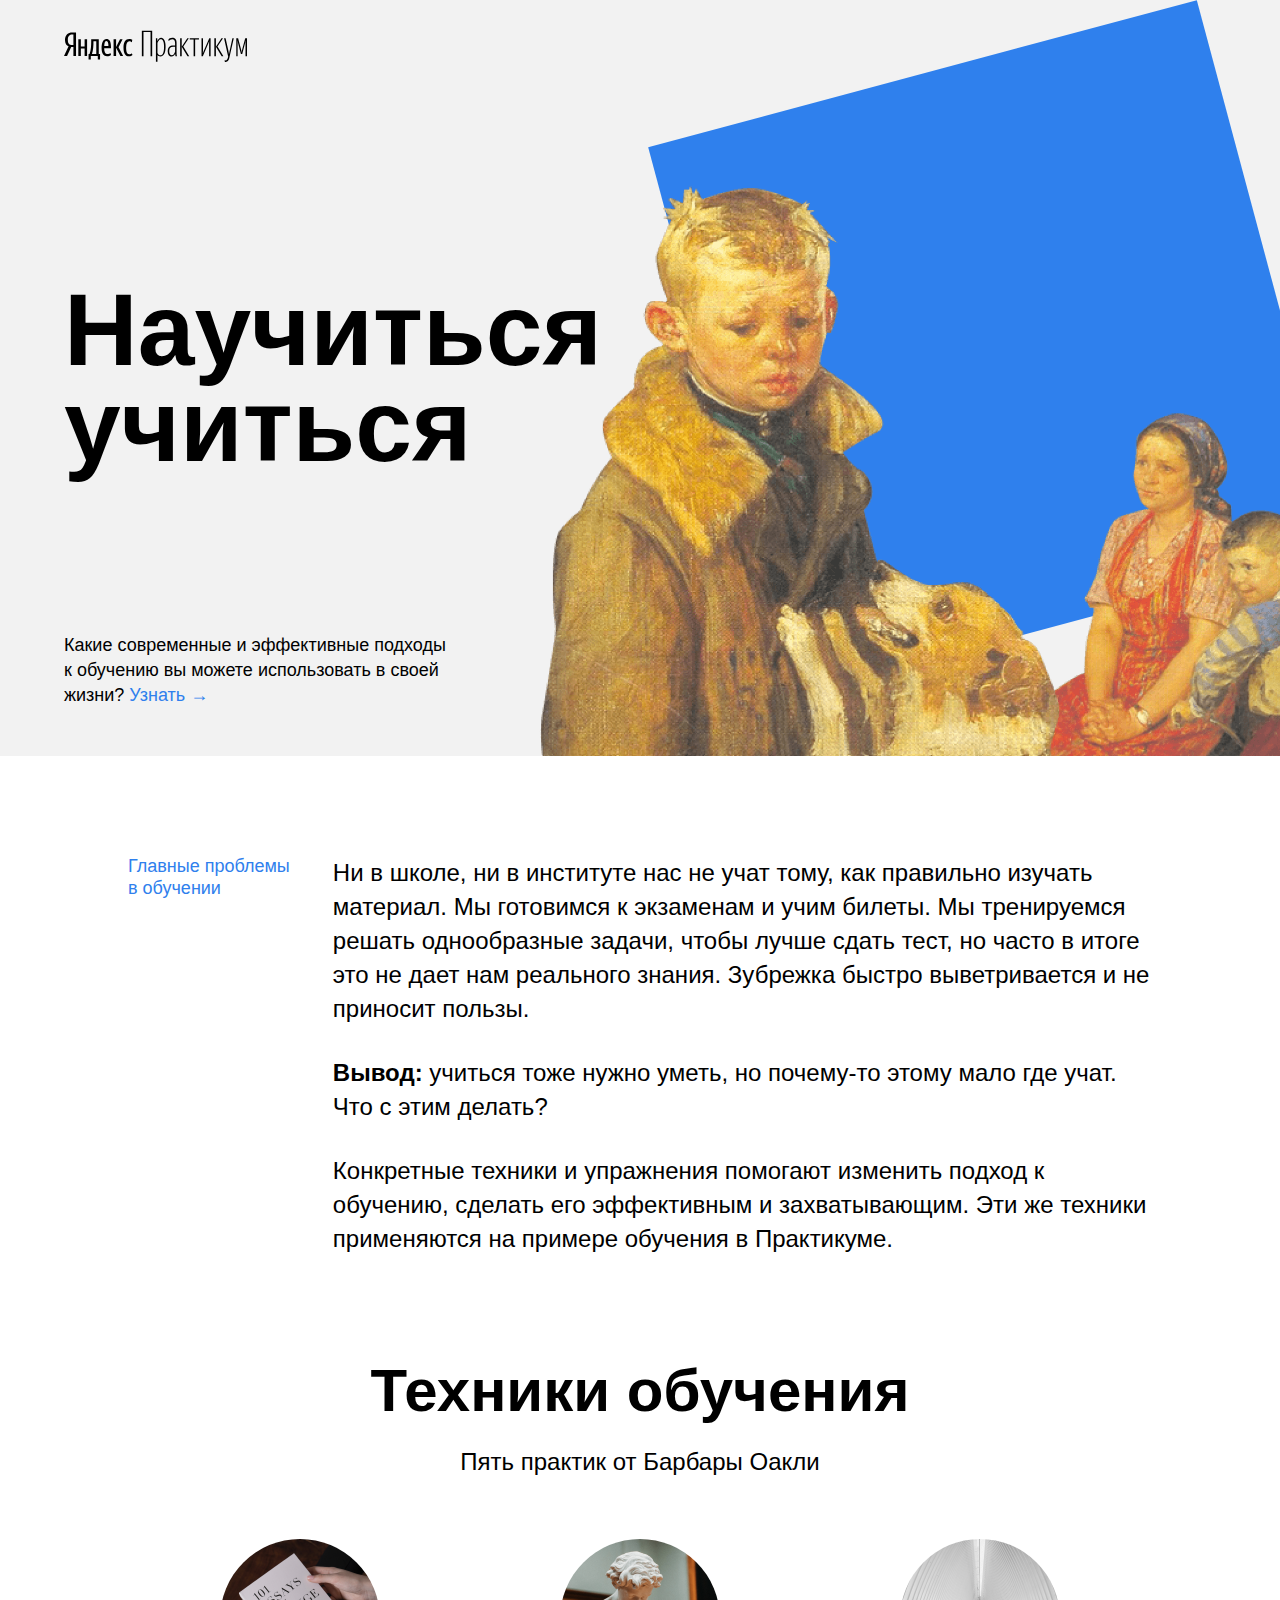
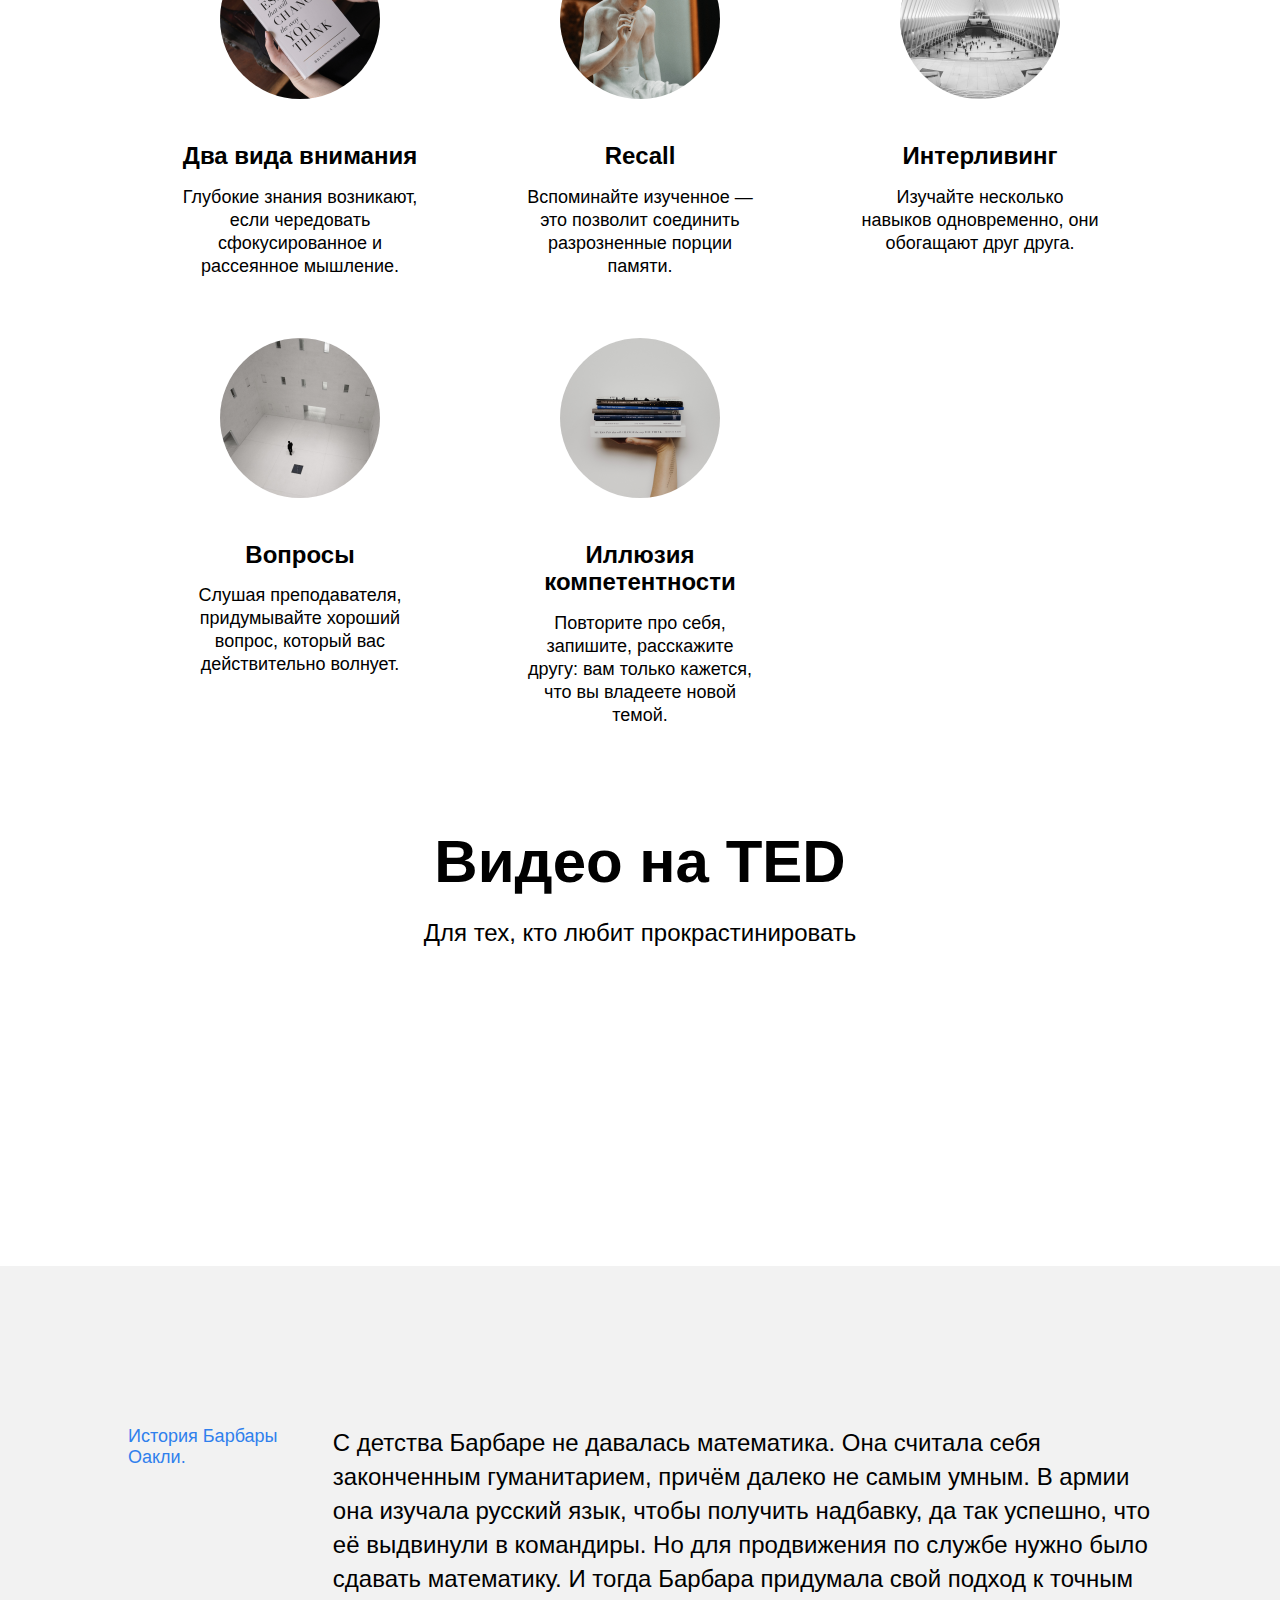
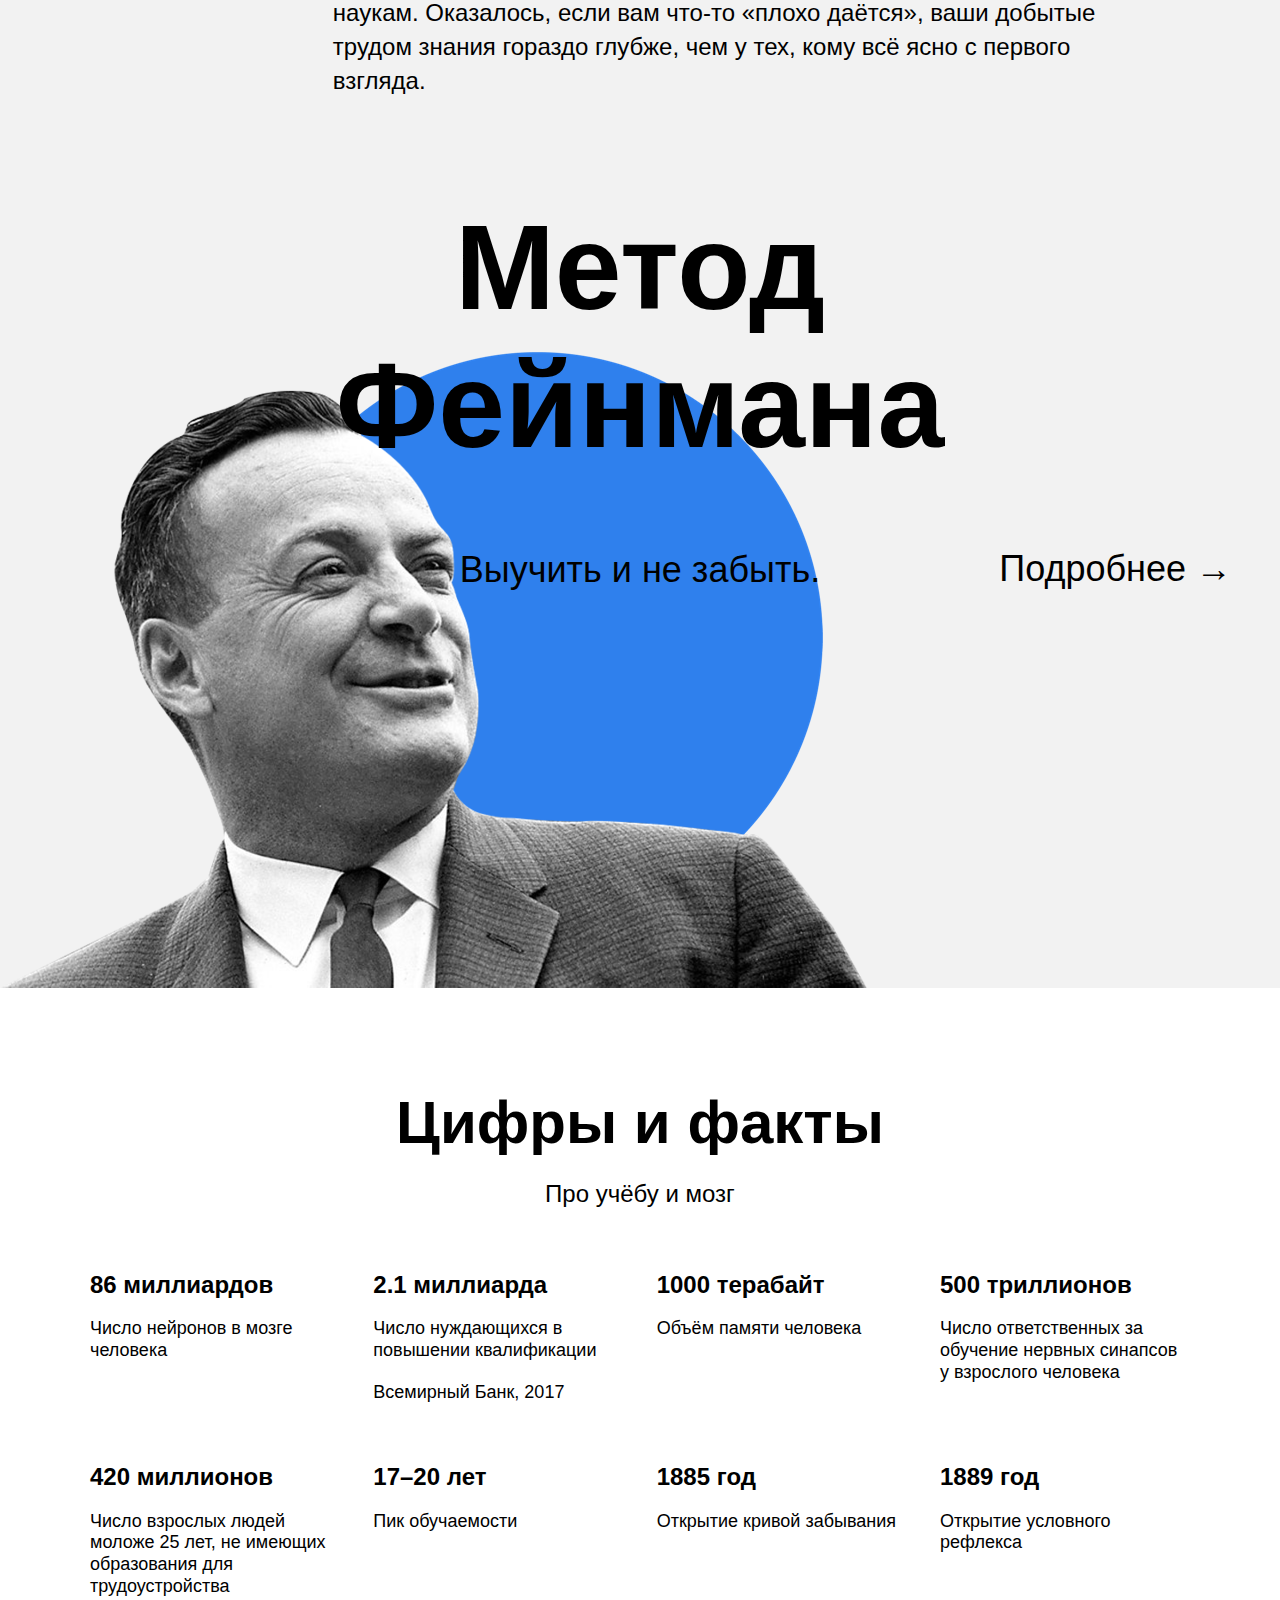
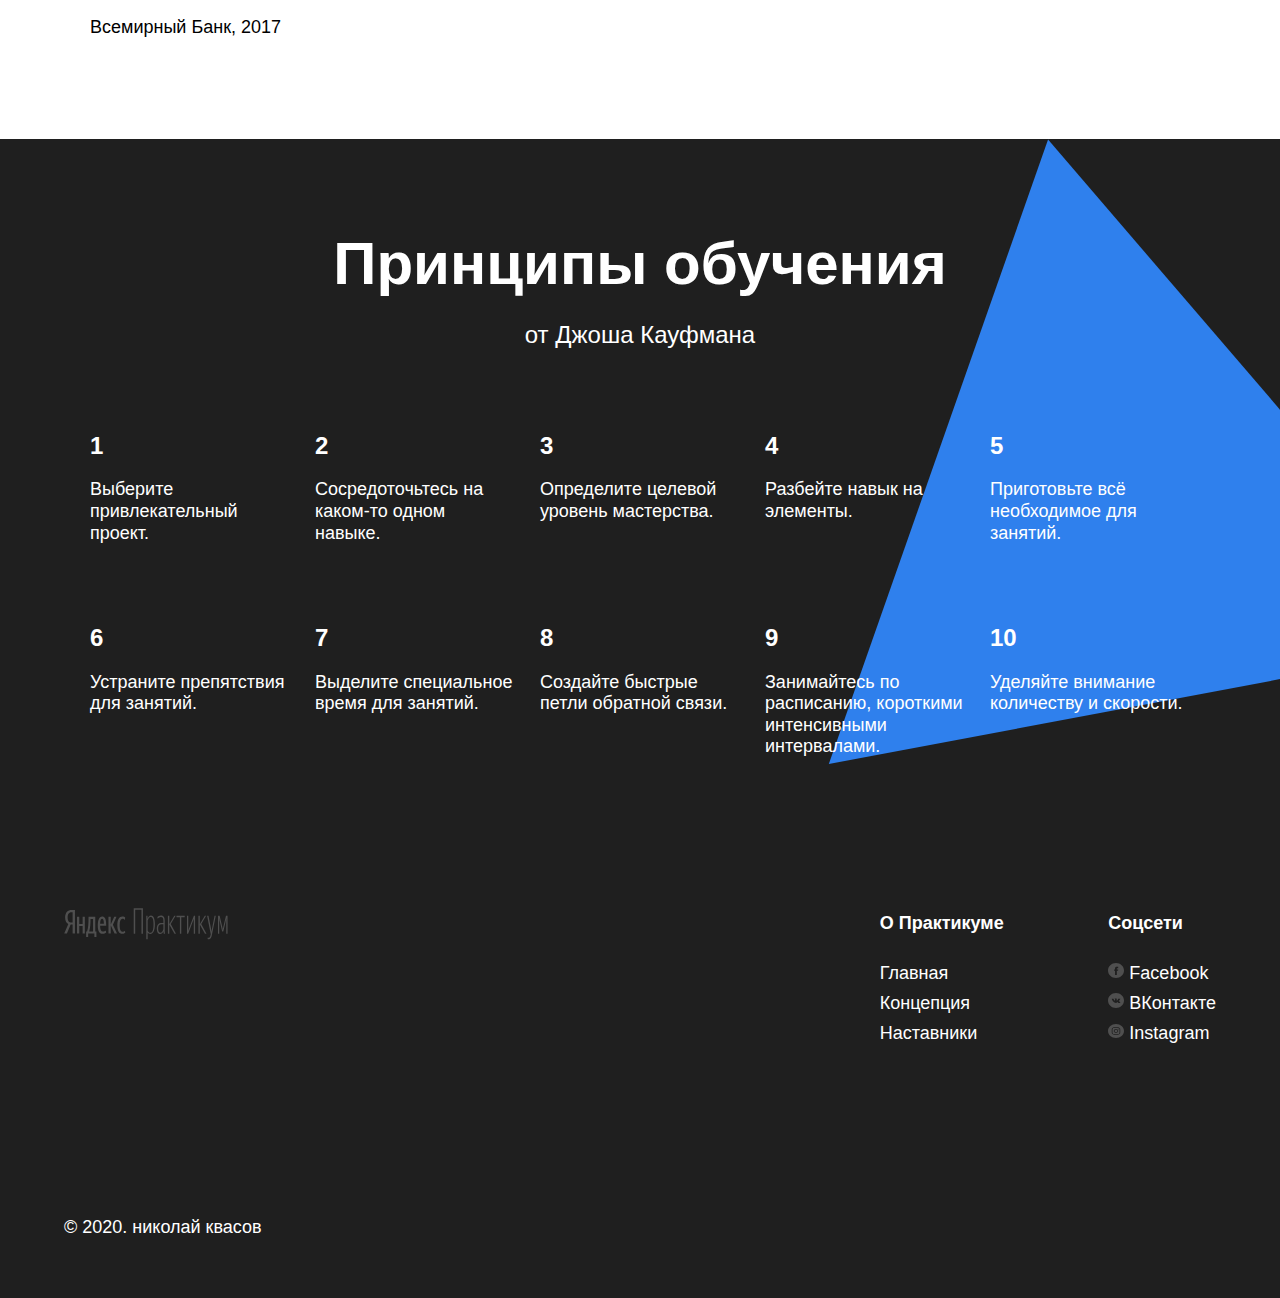
==== index.html @ 42be5518 "sprint2 Digits" ====
<!DOCTYPE html>
<html lang="ru">
<head>
  <meta charset="UTF-8">
  <meta name="viewport" content="width=device-width, initial-scale=1.0">
  <link rel="stylesheet" href="./styles/normalize.css">
  <link rel="stylesheet" href="./styles/style.css">
  <link rel="stylesheet" href="./pages/index.css">
  <title>Научиться учиться</title>
</head>
<body>
  <div class="page">
    <header class="header">
      <div class="logo logo_place_header"></div>
      <h1 class="header__title">Научиться учиться</h1>
      <p class="header__subtitle">Какие современные и эффективные подходы к обучению вы можете использовать в своей жизни? <a class="header__link" href="#">Узнать &rarr;</a> </p>
      <img class="header__main-illustration" src="./blocks/header/header-image.png" alt="Опять двойка">
      <div class="header__square-pic rotation"></div>
    </header>
    <main class="content">
      <section class="description">
        <div class="two-columns">
          <h2 class="two-columns__brief">Главные проблемы в обучении</h2>
          <div class="two-columns__main-text">
            <p class="two-columns__paragraph">
              Ни в школе, ни в институте нас не учат тому, как правильно изучать материал. Мы готовимся к экзаменам и учим билеты. Мы тренируемся решать однообразные задачи, чтобы лучше сдать тест, но часто в итоге это не дает нам реального знания. Зубрежка быстро выветривается и не приносит пользы.
            </p>
            <p class="two-columns__paragraph">
              <span class="two-columns__span-accent">Вывод:</span> учиться тоже нужно уметь, но почему-то этому мало где учат. Что с этим делать?
            </p>
            <p class="two-columns__paragraph">
              Конкретные техники и упражнения помогают изменить подход к обучению, сделать его эффективным и захватывающим. Эти же техники применяются на примере обучения в Практикуме.
            </p>
          </div>
        </div>
      </section>

      <section class="techniques">
        <h2 class="section-title">Техники обучения</h2>
        <p class="section-subtitle">Пять практик от Барбары Оакли</p>
        <div class="cards">
          <div class="cards__item">
            <img class="cards__image" src="./blocks/cards/__image/cards-attention.png" alt="attention picture">
            <h3 class="cards__title">Два вида внимания</h3>
            <p class="cards__description">Глубокие знания возникают, если чередовать сфокусированное и рассеянное мышление.</p>
          </div>

          <div class="cards__item">
            <img class="cards__image" src="./blocks/cards/__image/cards-recall.png" alt="Recall picture">
            <h3 class="cards__title">Recall</h3>
            <p class="cards__description">Вспоминайте изученное — это позволит соединить разрозненные порции памяти.</p>
          </div>

          <div class="cards__item">
            <img class="cards__image" src="./blocks/cards/__image/cards-interliving.png" alt="Interliving picture">
            <h3 class="cards__title">Интерливинг</h3>
            <p class="cards__description">Изучайте несколько навыков одновременно, они обогащают друг друга.</p>
          </div>

          <div class="cards__item">
            <img class="cards__image" src="./blocks/cards/__image/cards-question.png" alt="Question picture">
            <h3 class="cards__title">Вопросы</h3>
            <p class="cards__description">Слушая преподавателя, придумывайте хороший вопрос, который вас действительно волнует.</p>
          </div>

          <div class="cards__item">
            <img class="cards__image" src="./blocks/cards/__image/cards-competence.png" alt="Competence picture">
            <h3 class="cards__title">Иллюзия компетентности</h3>
            <p class="cards__description">Повторите про себя, запишите, расскажите другу: вам только кажется, что вы владеете новой темой.</p>
          </div>

          <div class="cards__item"></div>
<!-- Выше пустой блок, чтобы выровнять вторую строку cards средствами flex. -->

        </div>
      </section>

      <section class="video">
        <h2 class="section-title">Видео нa TED</h2>
        <p class="section-subtitle">Для тех, кто любит прокрастинировать</p>
        <div class="video__iframes">
          <iframe class="video__iframe" src="https://www.youtube.com/embed/arj7oStGLkU" frameborder="0" allow="accelerometer; autoplay; encrypted-media; gyroscope; picture-in-picture" allowfullscreen></iframe>

          <iframe class="video__iframe" src="https://www.youtube.com/embed/5MgBikgcWnY" frameborder="0" allow="accelerometer; autoplay; encrypted-media; gyroscope; picture-in-picture" allowfullscreen></iframe>
        </div>
      </section>

      <section class="oakley">
        <div class="two-columns">
          <h2 class="two-columns__brief">История Барбары Оакли.</h2>
          <div class="two-columns__main-text">
            <p class="two-columns__paragraph">
              С детства Барбаре не давалась математика. Она считала себя законченным гуманитарием, причём далеко не самым умным. В армии она изучала русский язык, чтобы получить надбавку, да так успешно, что её выдвинули в командиры. Но для продвижения по службе нужно было сдавать математику. И тогда Барбара придумала свой подход к точным наукам. Оказалось, если вам что-то «плохо даётся», ваши добытые трудом знания гораздо глубже, чем у тех, кому всё ясно с первого взгляда.
            </p>
          </div>
        </div>
      </section>

      <section class="feinman">
        <h2 class="feinman__title">Метод Фейнмана</h2>
        <p class="feinman__subtitle">Выучить и не забыть.</p>
        <a class="feinman__link" href="#">Подробнее &rarr;</a>
      </section>

      <section class="digits">
        <h2 class="section-title">Цифры и факты</h2>
        <p class="section-subtitle">Про учёбу и мозг</p>
        <div class="table">
          <div class="table__cell">
            <h3 class="table__heading">86 миллиардов</h3>
            <p class="table__text">Число нейронов в мозге человека</p>
          </div>
          <div class="table__cell">
            <h3 class="table__heading">2.1 миллиарда</h3>
            <p class="table__text">Число нуждающихся в повышении квалификации</p>
            <p class="table__text">Всемирный Банк, 2017</p>
          </div>
          <div class="table__cell">
            <h3 class="table__heading">1000 терабайт</h3>
            <p class="table__text">Объём памяти человека</p>
          </div>
          <div class="table__cell">
            <h3 class="table__heading">500 триллионов</h3>
            <p class="table__text">Число ответственных за обучение нервных синапсов у взрослого человека</p>
          </div>
          <div class="table__cell">
            <h3 class="table__heading">420 миллионов</h3>
            <p class="table__text">Число взрослых людей моложе 25 лет, не имеющих образования для трудоустройства</p>
            <p class="table__text">Всемирный Банк, 2017</p>
          </div>
          <div class="table__cell">
            <h3 class="table__heading">17–20 лет</h3>
            <p class="table__text">Пик обучаемости</p>
          </div>
          <div class="table__cell">
            <h3 class="table__heading">1885 год</h3>
            <p class="table__text">Открытие кривой забывания</p>
          </div>
          <div class="table__cell">
            <h3 class="table__heading">1889 год</h3>
            <p class="table__text">Открытие условного рефлекса</p>
          </div>
        </div>
      </section>

      <section class="kaufman">
        <h2 class="section-title section-title_theme_dark">Принципы обучения</h2>
        <p class="section-subtitle section-subtitle_theme_dark">от Джоша Кауфмана</p>
        <div class="table table_theme_dark">
          <div class="table__cell table__cell_theme_dark">
            <h3 class="table__heading table__heading_theme_dark">1</h3>
            <p class="table__text table__text_theme_dark">Выберите привлекательный проект.</p>
          </div>
          <div class="table__cell table__cell_theme_dark">
            <h3 class="table__heading table__heading_theme_dark">2</h3>
            <p class="table__text table__text_theme_dark">Сосредоточьтесь на каком-то одном навыке.</p>
          </div>
          <div class="table__cell table__cell_theme_dark">
            <h3 class="table__heading table__heading_theme_dark">3</h3>
            <p class="table__text table__text_theme_dark">Определите целевой уровень мастерства.</p>
          </div>
          <div class="table__cell table__cell_theme_dark">
            <h3 class="table__heading table__heading_theme_dark">4</h3>
            <p class="table__text table__text_theme_dark">Разбейте навык на элементы.</p>
          </div>
          <div class="table__cell table__cell_theme_dark">
            <h3 class="table__heading table__heading_theme_dark">5</h3>
            <p class="table__text table__text_theme_dark">Приготовьте всё необходимое для занятий.</p>
          </div>
          <div class="table__cell table__cell_theme_dark">
            <h3 class="table__heading table__heading_theme_dark">6</h3>
            <p class="table__text table__text_theme_dark">Устраните препятствия для занятий.</p>
          </div>
          <div class="table__cell table__cell_theme_dark">
            <h3 class="table__heading table__heading_theme_dark">7</h3>
            <p class="table__text table__text_theme_dark">Выделите специальное время для занятий.</p>
          </div>
          <div class="table__cell table__cell_theme_dark">
            <h3 class="table__heading table__heading_theme_dark">8</h3>
            <p class="table__text table__text_theme_dark">Создайте быстрые петли обратной связи.</p>
          </div>
          <div class="table__cell table__cell_theme_dark">
            <h3 class="table__heading table__heading_theme_dark">9</h3>
            <p class="table__text table__text_theme_dark">Занимайтесь по расписанию, короткими интенсивными интервалами.</p>
          </div>
          <div class="table__cell table__cell_theme_dark">
            <h3 class="table__heading table__heading_theme_dark">10</h3>
            <p class="table__text table__text_theme_dark">Уделяйте внимание количеству и скорости.</p>
          </div>
        </div>
        <div class="kaufman__triangle"></div>
      </section>
    </main>
    <footer class="footer">
      <div class="footer__columns">
        <div class="footer__column footer__column_content_copyright">
          <div class="logo logo_place_footer"></div>
          <p class="footer__author">&#169; 2020. николай квасов</p>
        </div>
        <nav class="footer__column footer__column_content_info">
          <h4 class="footer__column-heading">О Практикуме</h4>
          <ul class="footer__column-links">
              <li><a class="footer__link" href="#">Главная</a></li>
              <li><a class="footer__link" href="#">Концепция</a></li>
              <li><a class="footer__link" href="#">Наставники</a></li>
          </ul>
        </nav>
        <nav class="footer__column footer__column_content_social">
          <h4 class="footer__column-heading">Соцсети</h4>
          <ul class="footer__column-links">
            <li>
              <a class="footer__link" href="#">
                <img class="footer__social-icon" alt="FB" src="./images/facebook_color_white.svg">
                Facebook
              </a>
            </li>
            <li>
              <a class="footer__link" href="#">
                <img class="footer__social-icon" alt="ВК" src="./images/vk_color_white.svg">
                ВКонтакте
              </a>
            </li>
            <li>
              <a class="footer__link" href="#">
                <img class="footer__social-icon" alt="I" src="./images/instagram_color_white.svg">
                Instagram
              </a>
            </li>
          </ul>
        </nav>
      </div>
    </footer>
  </div>
</body>
</html>
---- styles/style.css ----
.page {
  min-width: 1100px;
  /* мы ещё не умеем делать мобильную версию сайта, */
  /* поэтому выше установлена минимальная ширина страницы */
  max-width: 1600px;
  /* выше установили ограничение по максимальной ширине */
  margin: 0 auto;
  /* выше для экранов больше 1600px отцентрировали весь контент */
  font-family: 'Helvetica Neue', Arial, sans-serif;
  /* border: 1px solid red; */
}


/* .logo {
  width: 183px;
  height: 32px;
  background-size: contain;
  background-repeat: no-repeat;
  z-index: 10;
}
.logo_place_header {
  position: absolute;
  left: 64px;
  top: 30px;
  background-image: url('../images/logo_place_header.svg');
}

.logo_place_footer {
  background-image: url('../images/logo_place_footer.svg');
} */

/* ******** */
/* .header {
  height: 100vh;
  min-height: 600px;
  max-height: 756px; */
  /* выше установили ограничения для секции */
  /* position: relative;
  background-color: #f2f2f2;
  display: flex;
}

.header__title {
  width: 730px;
  font-size: 102px;
  font-weight: bold;
  line-height: 96px;
  align-self: center;
  padding-left: 64px;
}

.header__subtitle {
  position: absolute;
  left: 64px;
  bottom: 30px;
  width: 388px;
  font-size: 18px;
  font-weight: normal;
  line-height: 25px;
  z-index: 11;
}

.header__main-illustration {
  position: absolute;
  right: 0;
  bottom: 0;
  width: 765px;
  height: 608px;
  z-index: 1;
}

.header__square-pic {
  position: absolute;
  right: 0;
  top: 64px;
  width: 568px;
  height: 568px;
  background-color: #2f80ed;
}

.header__link {
  text-decoration: none;
  color: #2f80ed;
} */

/* ниже мы привели пример двух селекторов, чтобы вы вспомнили запись элемента */
/* .header__square-pic {
  height: 568px;
  width: 568px;
} */

/* .description {
  display: flex;
  justify-content: center;
  padding-top: 100px;
} */
/*
.two-columns {
  display: flex;
  justify-content: space-between;
  width: 80%;
}

.two-columns__brief {
  margin: 0;
  width: 175px;
  font-size: 18px;
  font-weight: normal;
  line-height: 1.2;
  color: #2f80ed;
}

.two-columns__main-text {
  margin: 0;
  display: flex;
  flex-direction: column;
  width: 80%;
  min-width: 784px;
}

.two-columns__paragraph {
  margin: 0 0 30px 0;
  font-size: 24px;
  line-height: 34px;
  font-weight: normal;
}

.two-columns__paragraph:last-of-type {
  margin-bottom: 0;
}

.two-columns__span-accent {
  font-size: 24px;
  line-height: 34px;
  font-weight: bold;
} */

/* .digits {
  display: flex;
  flex-direction: column;
  align-items: center;
  padding: 100px 0;
} */

/* .section-title {
  margin: 0;
  width: 60%;
  text-align: center;
  font-size: 60px;
  font-weight: bold;
  line-height: 69px;
}

.section-title_theme_dark {
  color: white;
}

.section-subtitle {
  margin: 0;
  padding-top: 20px;
  width: 60%;
  text-align: center;
  font-size: 24px;
  font-weight: normal;
  line-height: 34px;
}

.section-subtitle_theme_dark {
  color: white;
} */

/* .table {
  display: flex;
  justify-content: space-between;
  flex-wrap: wrap;
  width: 1100px;
}
.table_theme_dark {
  color: white;
  z-index: 1;
}

.table__cell {
  width: 250px;
  margin-top: 60px;
} */

/* и элемента с модификатором вида ключ-значение */
/* .table__cell_theme_dark {
  width: 200px;
  color: white;
  margin-right: 0;
  margin-top: 80px;
}

.table__heading {
  margin: 0;
  font-size: 24px;
  font-weight: bold;
  line-height: 1.15;
}

.table__heading_theme_dark {
  color: white;
}

.table__text {
  margin: 20px 0 0 0;
  font-size: 18px;
  font-weight: normal;
  line-height: 1.2;
}

.table__text_theme_dark {
  color: white;
} */

/* .feinman {
  position: relative;
  height: 790px;
  background-color: #f2f2f2;
  background-image: url(../images/feynman.png);
  background-repeat: no-repeat;
  background-position: left bottom;
  background-size: 867px 637px;
}

.feinman__title {
  width: 648px;
  margin: 0 auto 70px;
  padding-top: 100px;
  text-align: center;
  font-size: 120px;
  font-weight: bold;
  line-height: 1.15;
}

.feinman__subtitle {
  margin: 0 auto;
  text-align: center;
  font-size: 36px;
  font-weight: normal;
  line-height: 51px;
}

.feinman__link {
  position: absolute;
  top: 50%;
  right: 48px;
  text-decoration: none;
  font-size: 36px;
  font-weight: normal;
  line-height: 51px;
  color: black;
} */

.kaufman {
  position: relative;
  overflow: hidden;
  background-color: #1f1f1f;
  display: flex;
  flex-direction: column;
  align-items: center;
  padding: 90px 0;
}

.kaufman__triangle {
  position: absolute;
  right: -210px;
  top: 0;
  width: 877px;
  height: 877px;
  background-image: url(../images/kaufman-triangle.svg);
  background-repeat: no-repeat;
  background-size: contain;
  /* z-index: -1; */
}

.footer {
  display: flex;
  align-items: stretch;
  background-color: #1f1f1f;
  min-height: 350px;
  padding: 60px 0 40px;
}

.footer__columns {
  display: flex;
  justify-content: space-between;
  /* align-items: stretch; */
  margin: 0 auto;
  width: 90%;
}

.footer__column {
}

.footer__column_content_copyright {
  display: flex;
  flex-direction: column;
  justify-content: space-between;
  flex-basis: 711px;
  /* background-color: wheat; */
}

.footer__column_content_info {
  /* background-color: royalblue; */

}

.footer__column_content_social {
  /* background-color: seagreen; */
}

.footer__author {
  margin: 18px 0;
  font-size: 18px;
  font-weight: normal;
  line-height: 25px;
  color: white;
}

.footer__column-links {
  margin: 0 0 18px 0;
  padding-left: 0;
  font-size: 18px;
  font-weight: normal;
  line-height: 30px;
  list-style: none;
}

.footer__link {
  color: white;
  text-decoration: none;
}

.footer__social-icon {
  width: 16px;
  height: 16px;
}

.footer__column-heading {
  margin: 0 0 20px 0;
  font-size: 18px;
  font-weight: bold;
  line-height: 30px;
  color: white;
}
---- pages/index.css ----
@import url(../blocks/header/header.css);
@import url(../blocks/logo/logo.css);
@import url(../blocks/rotation/rotation.css);
@import url(../blocks/two-columns/two-columns.css);
@import url(../blocks/description/description.css);
@import url(../blocks/techniques/techniques.css);
@import url(../blocks/cards/cards.css);
@import url(../blocks/section-title/section-title.css);
@import url(../blocks/section-subtitle/section-subtitle.css);
@import url(../blocks/video/video.css);
@import url(../blocks/oakley/oakley.css);
@import url(../blocks/feinman/feinman.css);
@import url(../blocks/digits/digits.css);
@import url(../blocks/table/table.css);
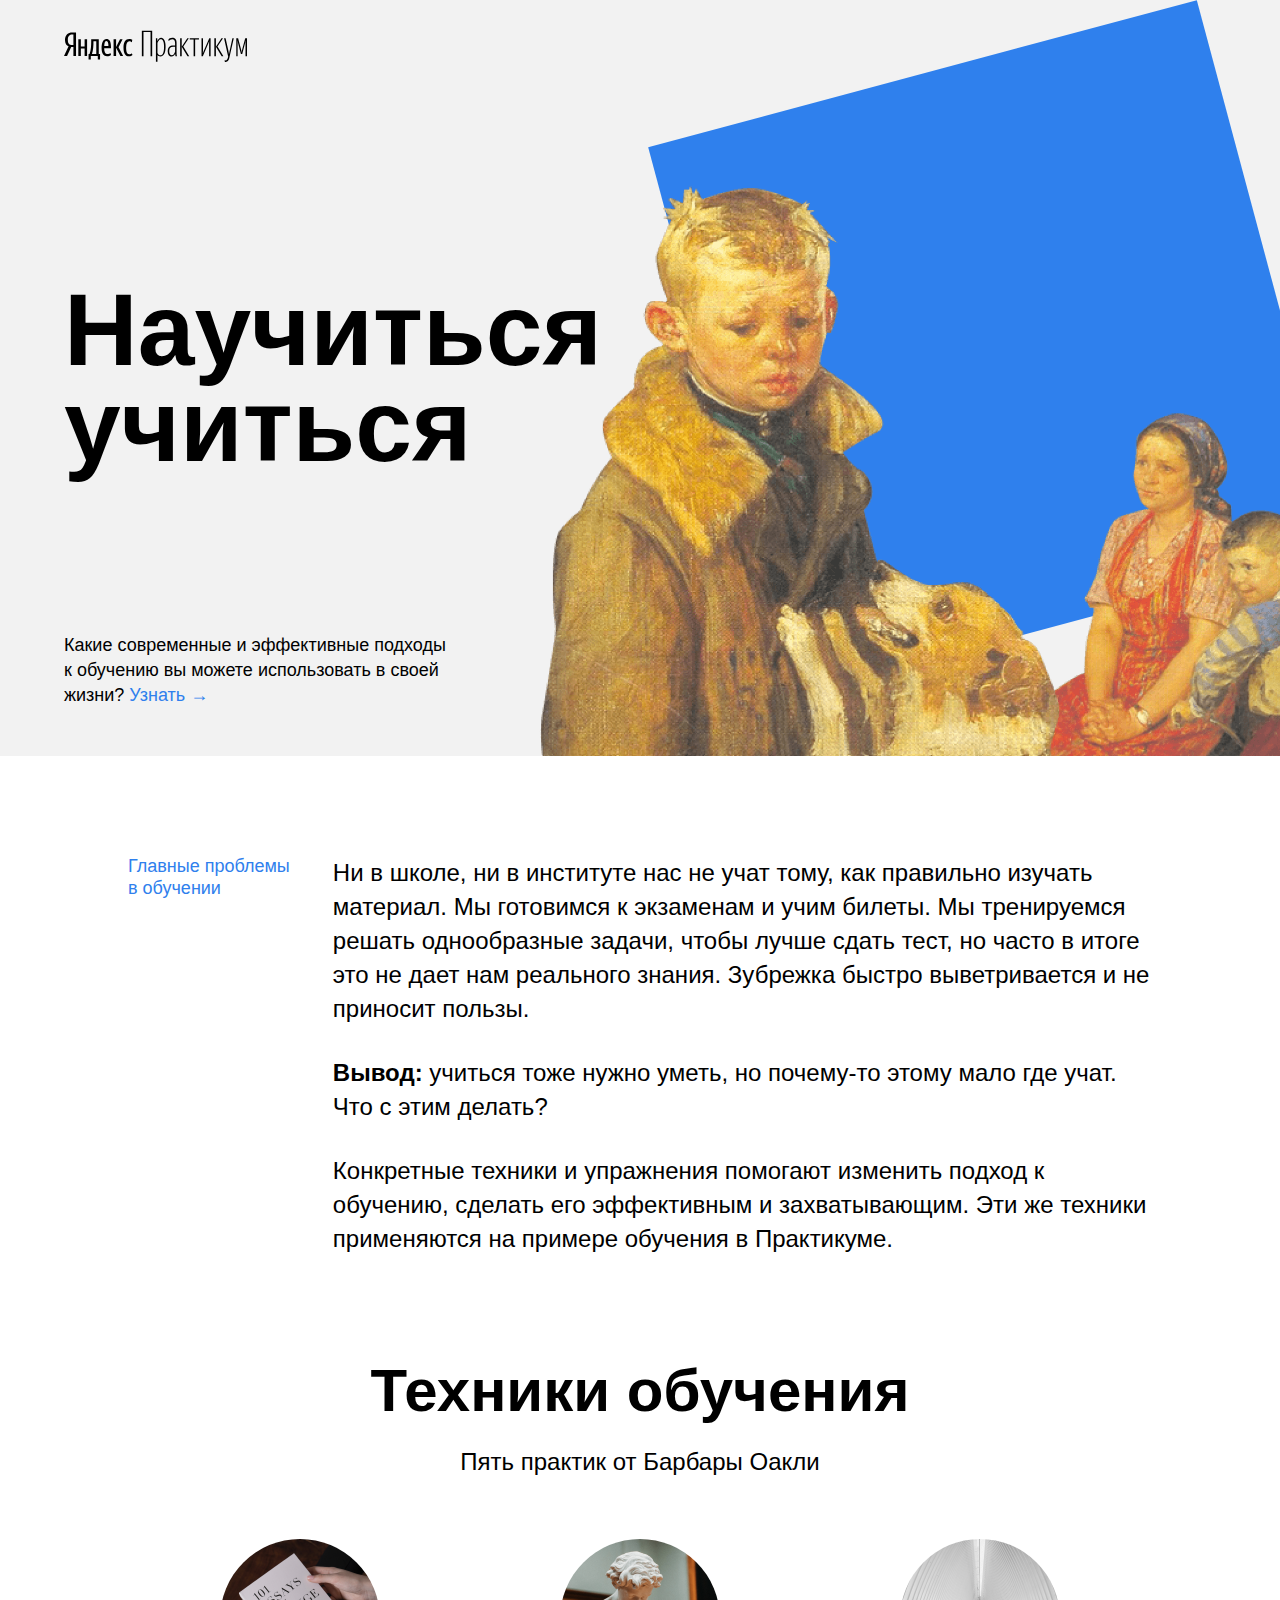
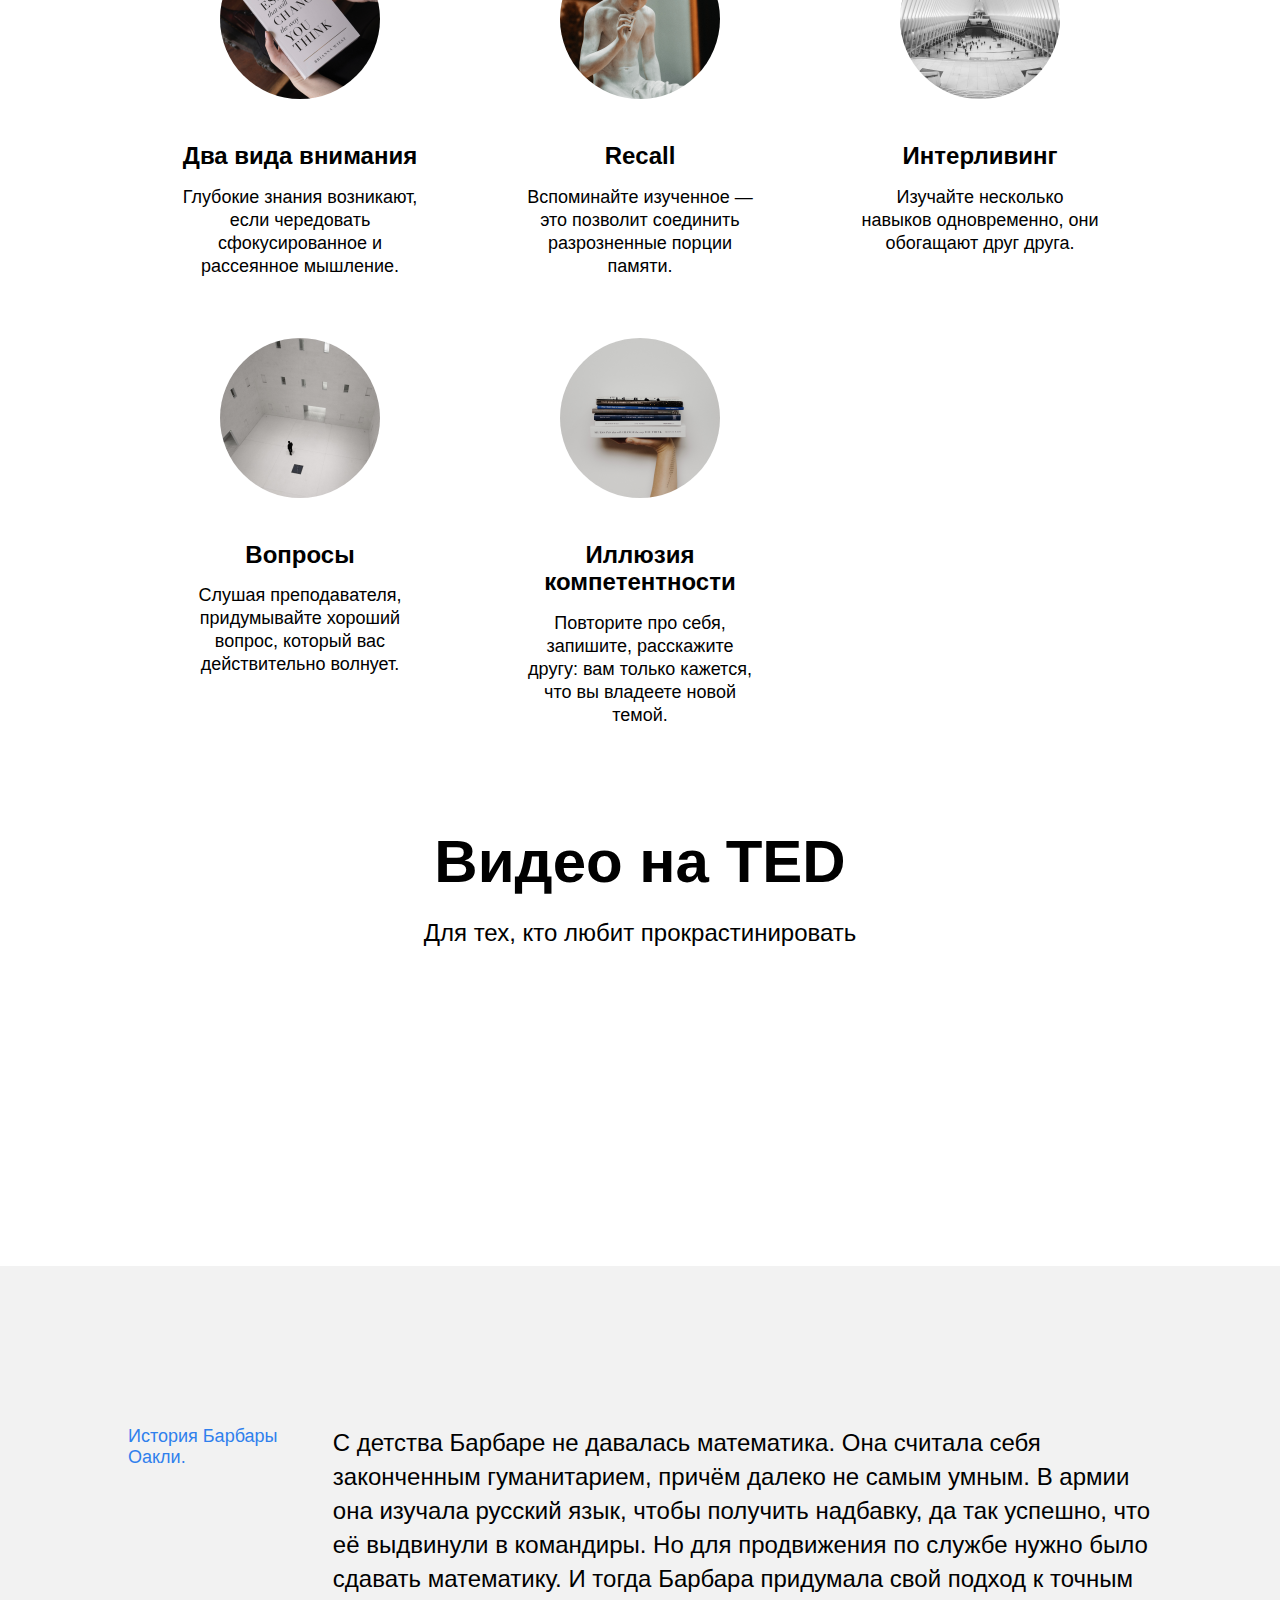
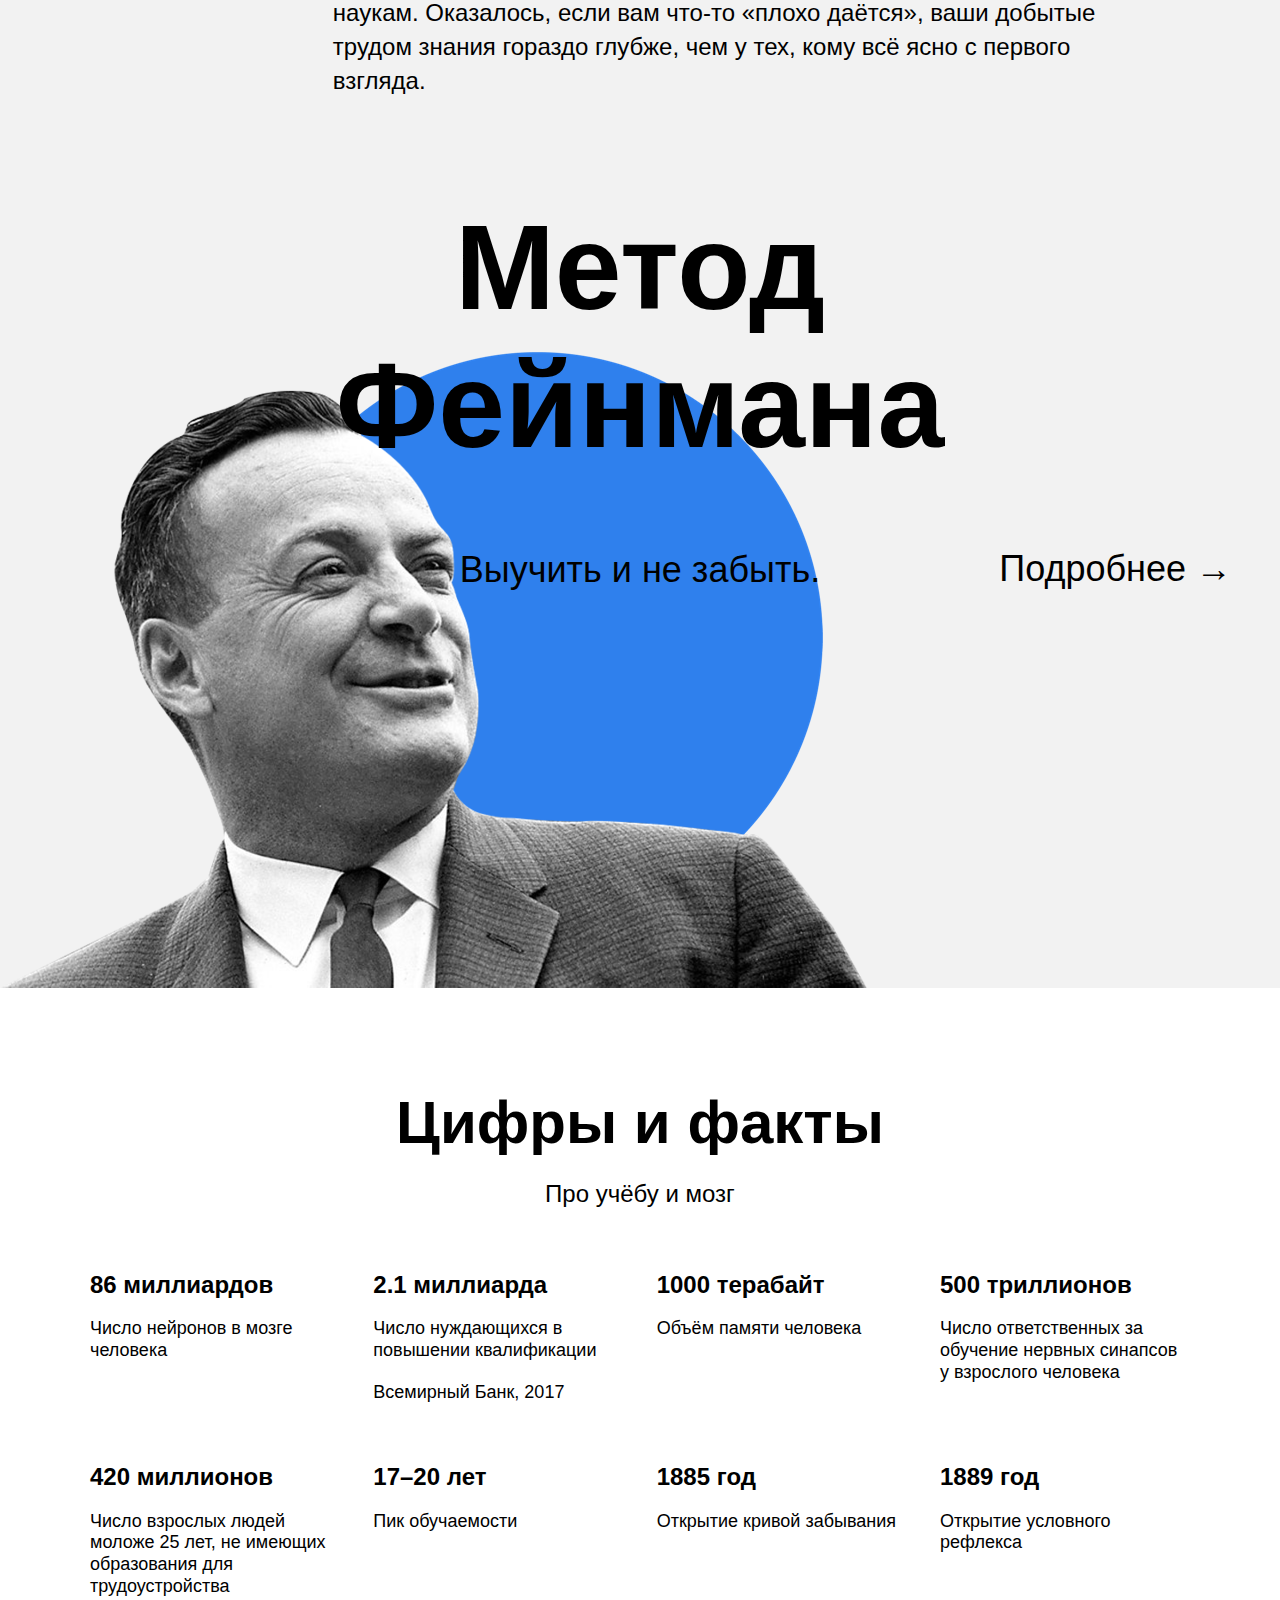
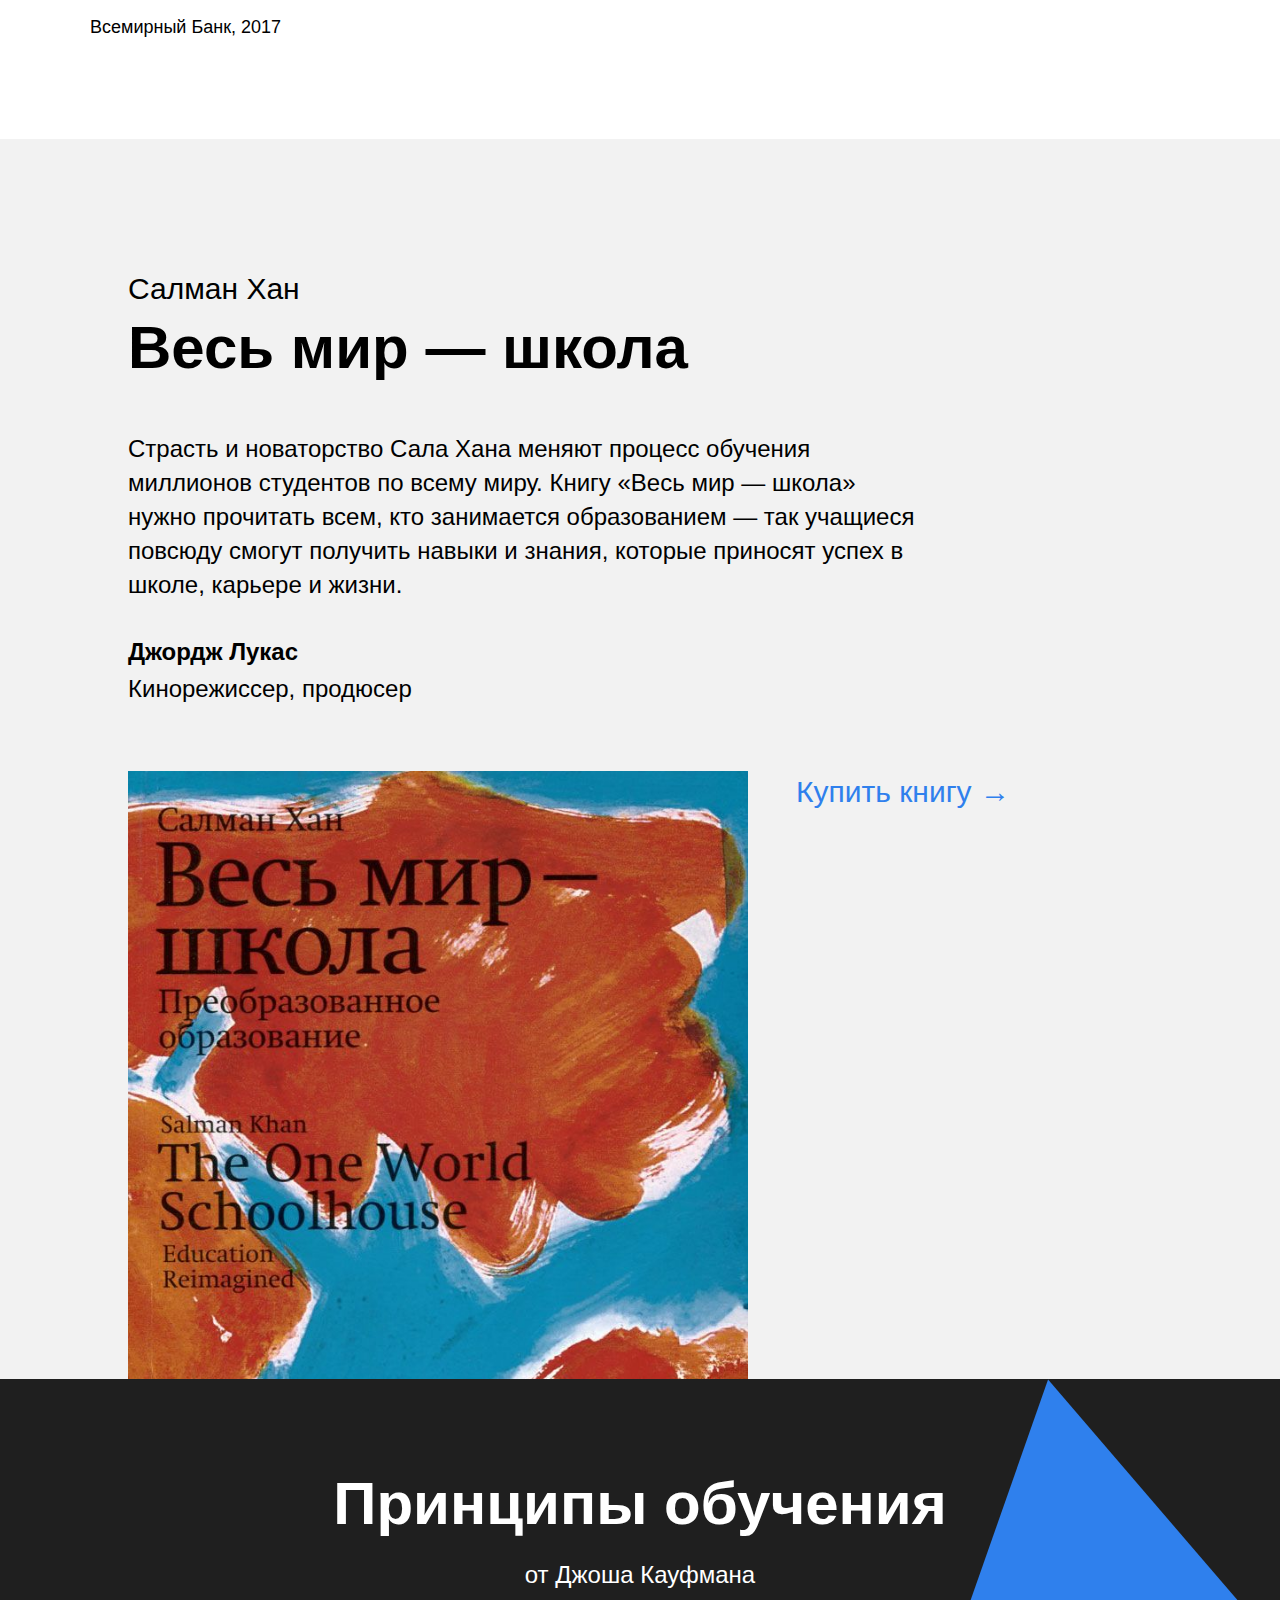
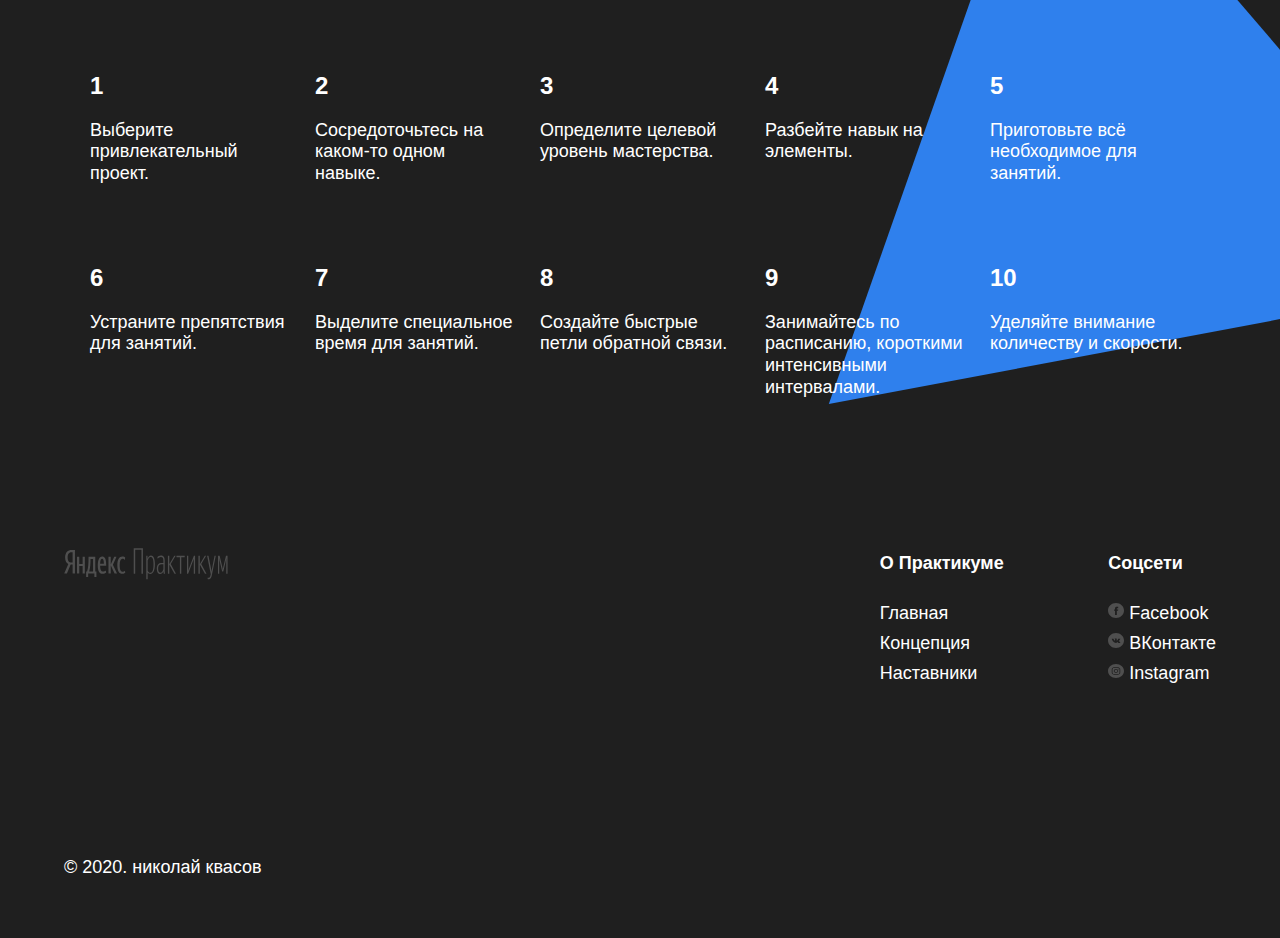
==== commit 30724834: "sprint2 khan" ====
--- a/index.html
+++ b/index.html
@@ -139,6 +139,20 @@
           <div class="table__cell">
             <h3 class="table__heading">1889 год</h3>
             <p class="table__text">Открытие условного рефлекса</p>
+          </div>
+        </div>
+      </section>
+
+      <section class="khan">
+        <div class="khan__container">
+          <h1 class="khan__title"><span class="khan__author">Салман Хан</span><br>Весь мир — школа</h1>
+          <blockquote class="khan__quote">Страсть и новаторство Сала Хана меняют процесс обучения миллионов студентов по всему миру. Книгу «Весь мир — школа» нужно прочитать всем, кто занимается образованием — так учащиеся повсюду смогут получить навыки и знания, которые приносят успех в школе, карьере и жизни.
+          </blockquote>
+          <p class="khan__quote-author">Джордж Лукас</p>
+          <p class="khan__quote-author-subline">Кинорежиссер, продюсер</p>
+          <div class="khan__book-container">
+            <img class="khan__book-pic" src="./blocks/khan/__book-pic/khan-book.jpg" alt="Khan book picture">
+            <a href="#" class="khan__buy-link">Купить книгу &rarr;</a>
           </div>
         </div>
       </section>
--- a/pages/index.css
+++ b/pages/index.css
@@ -12,3 +12,4 @@
 @import url(../blocks/feinman/feinman.css);
 @import url(../blocks/digits/digits.css);
 @import url(../blocks/table/table.css);
+@import url(../blocks/khan/khan.css);
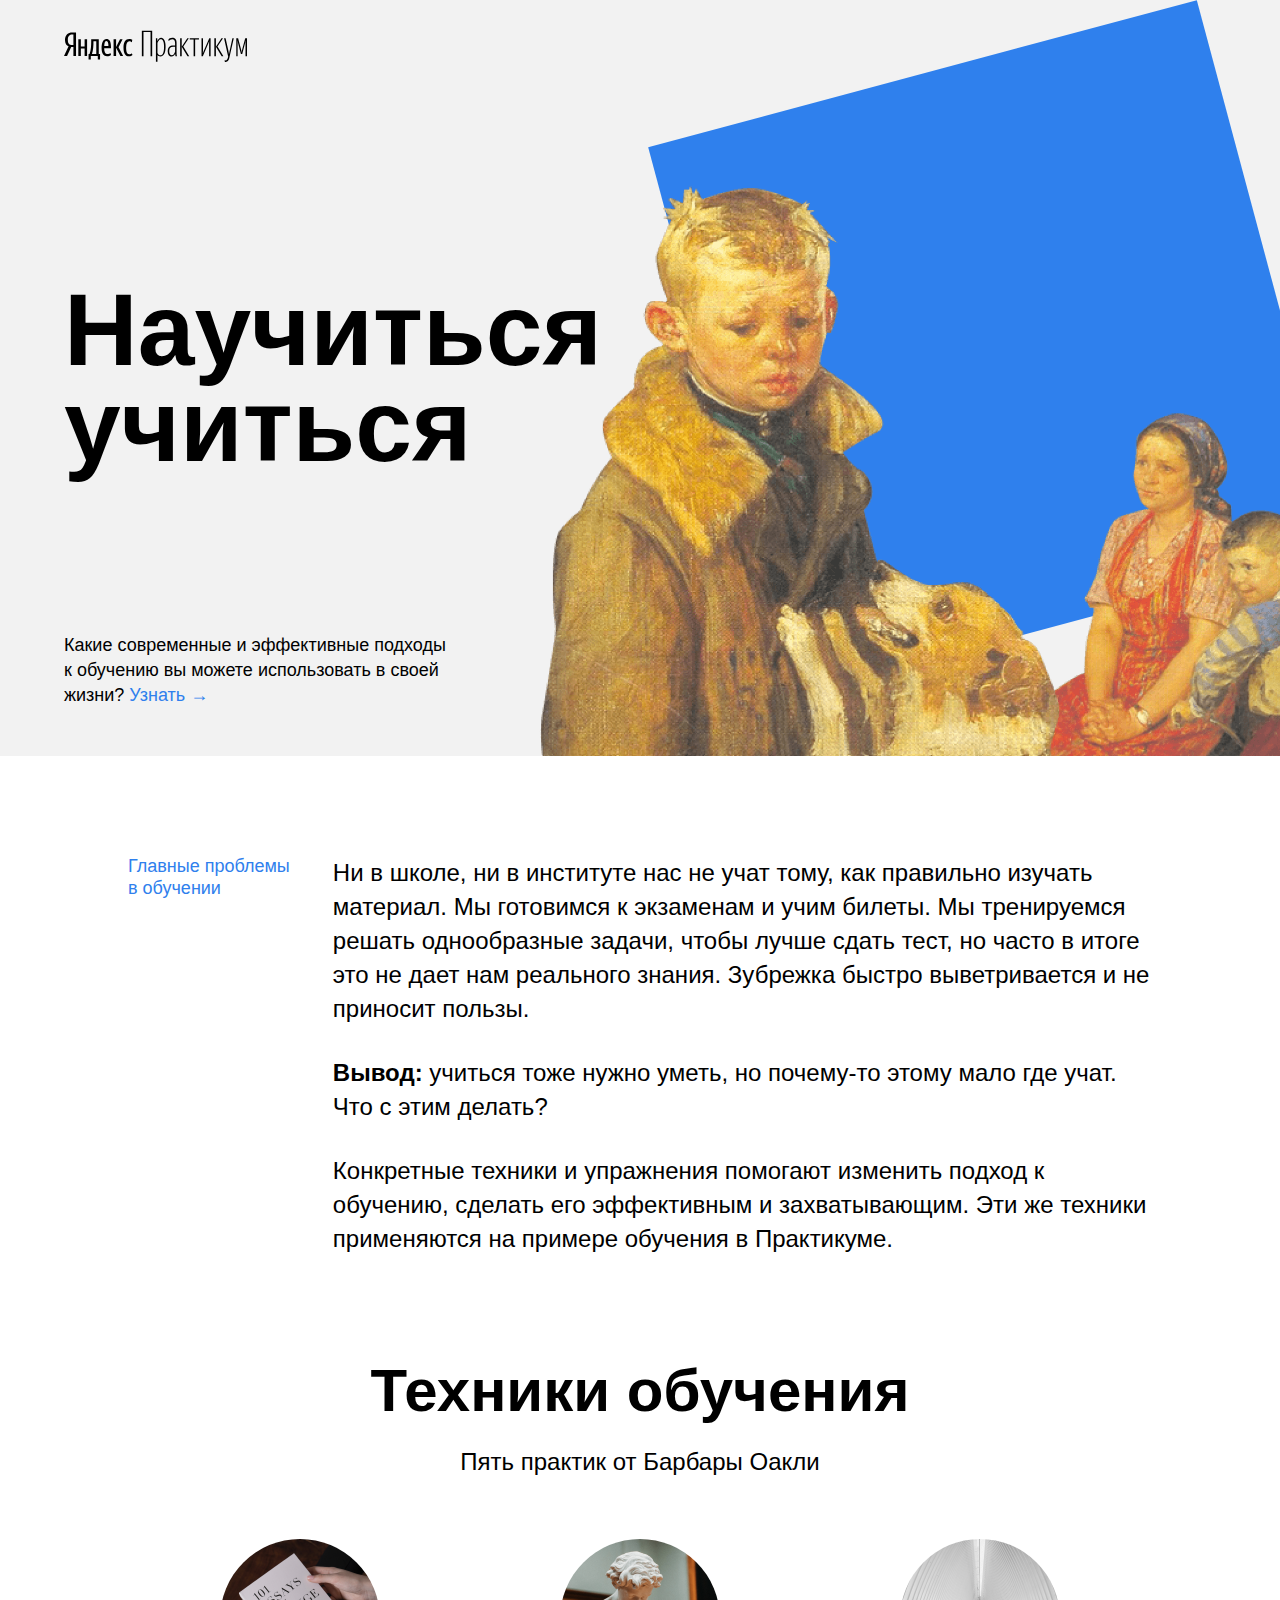
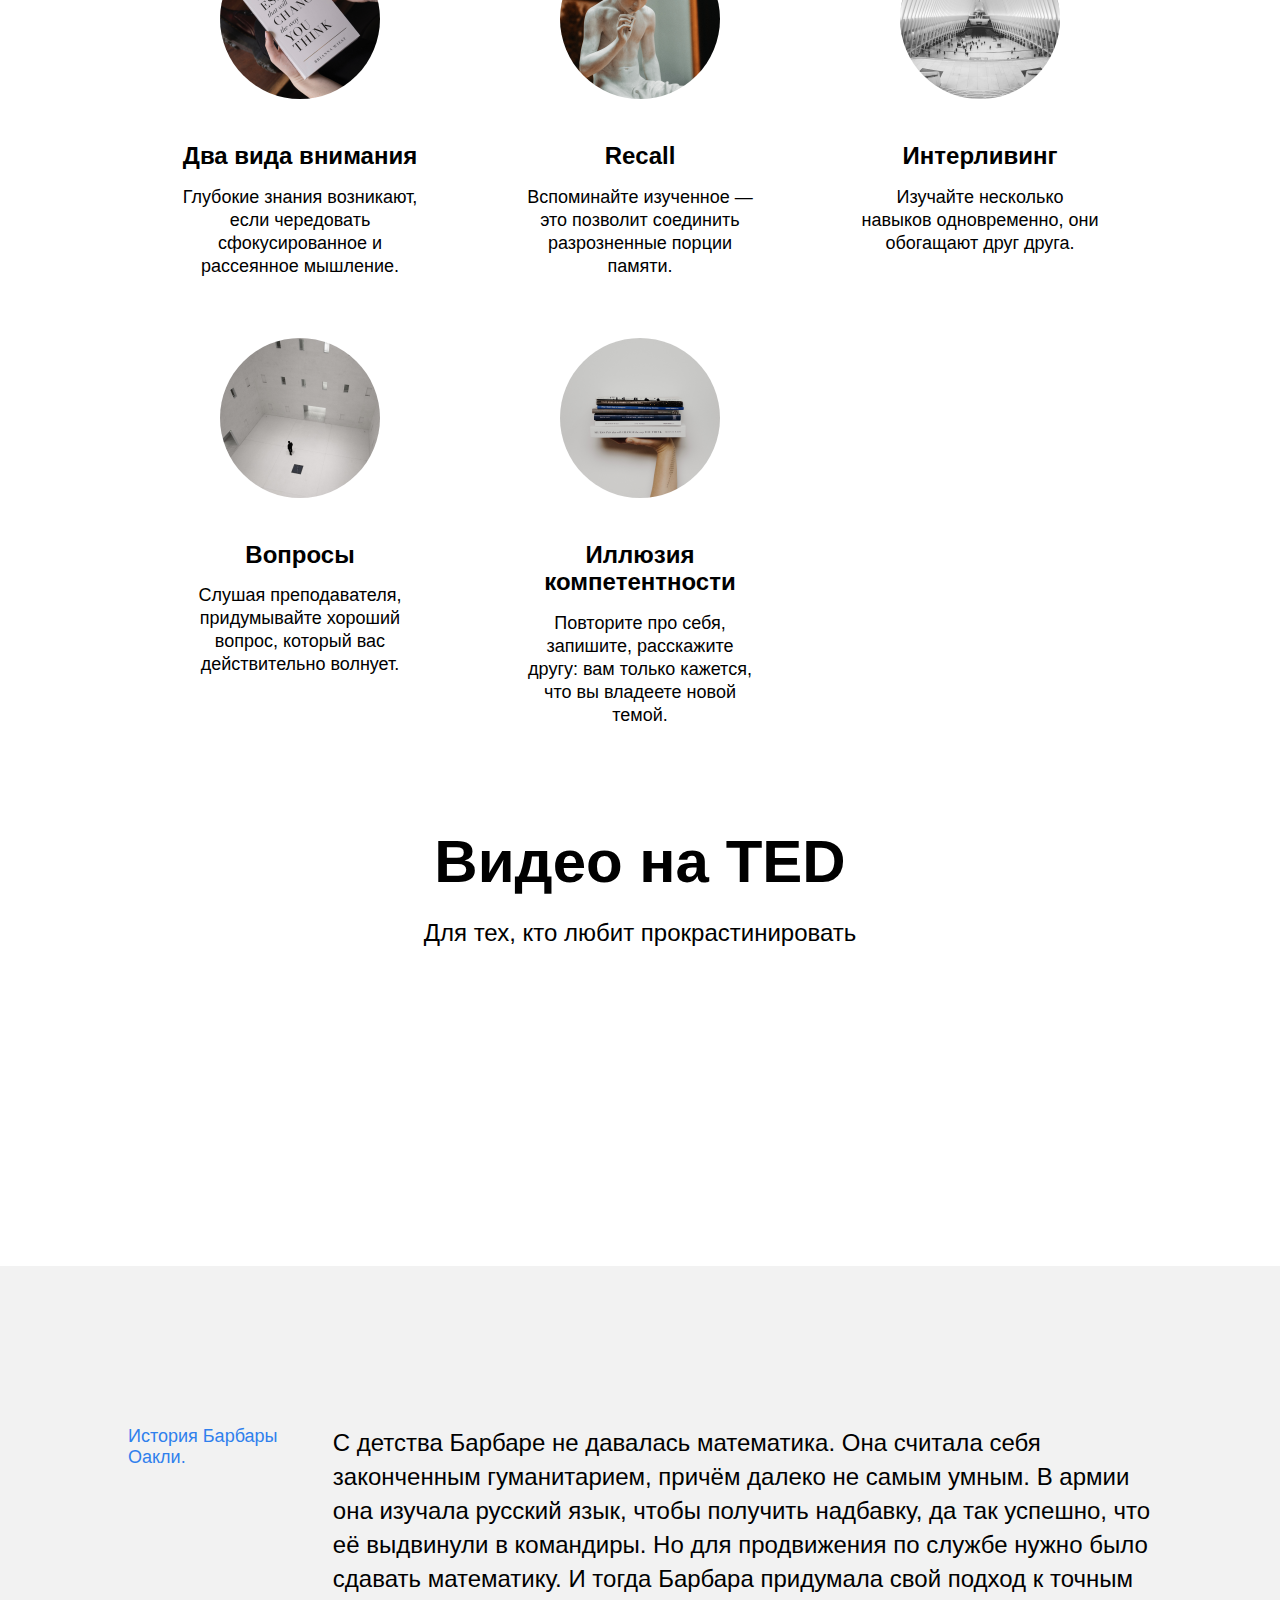
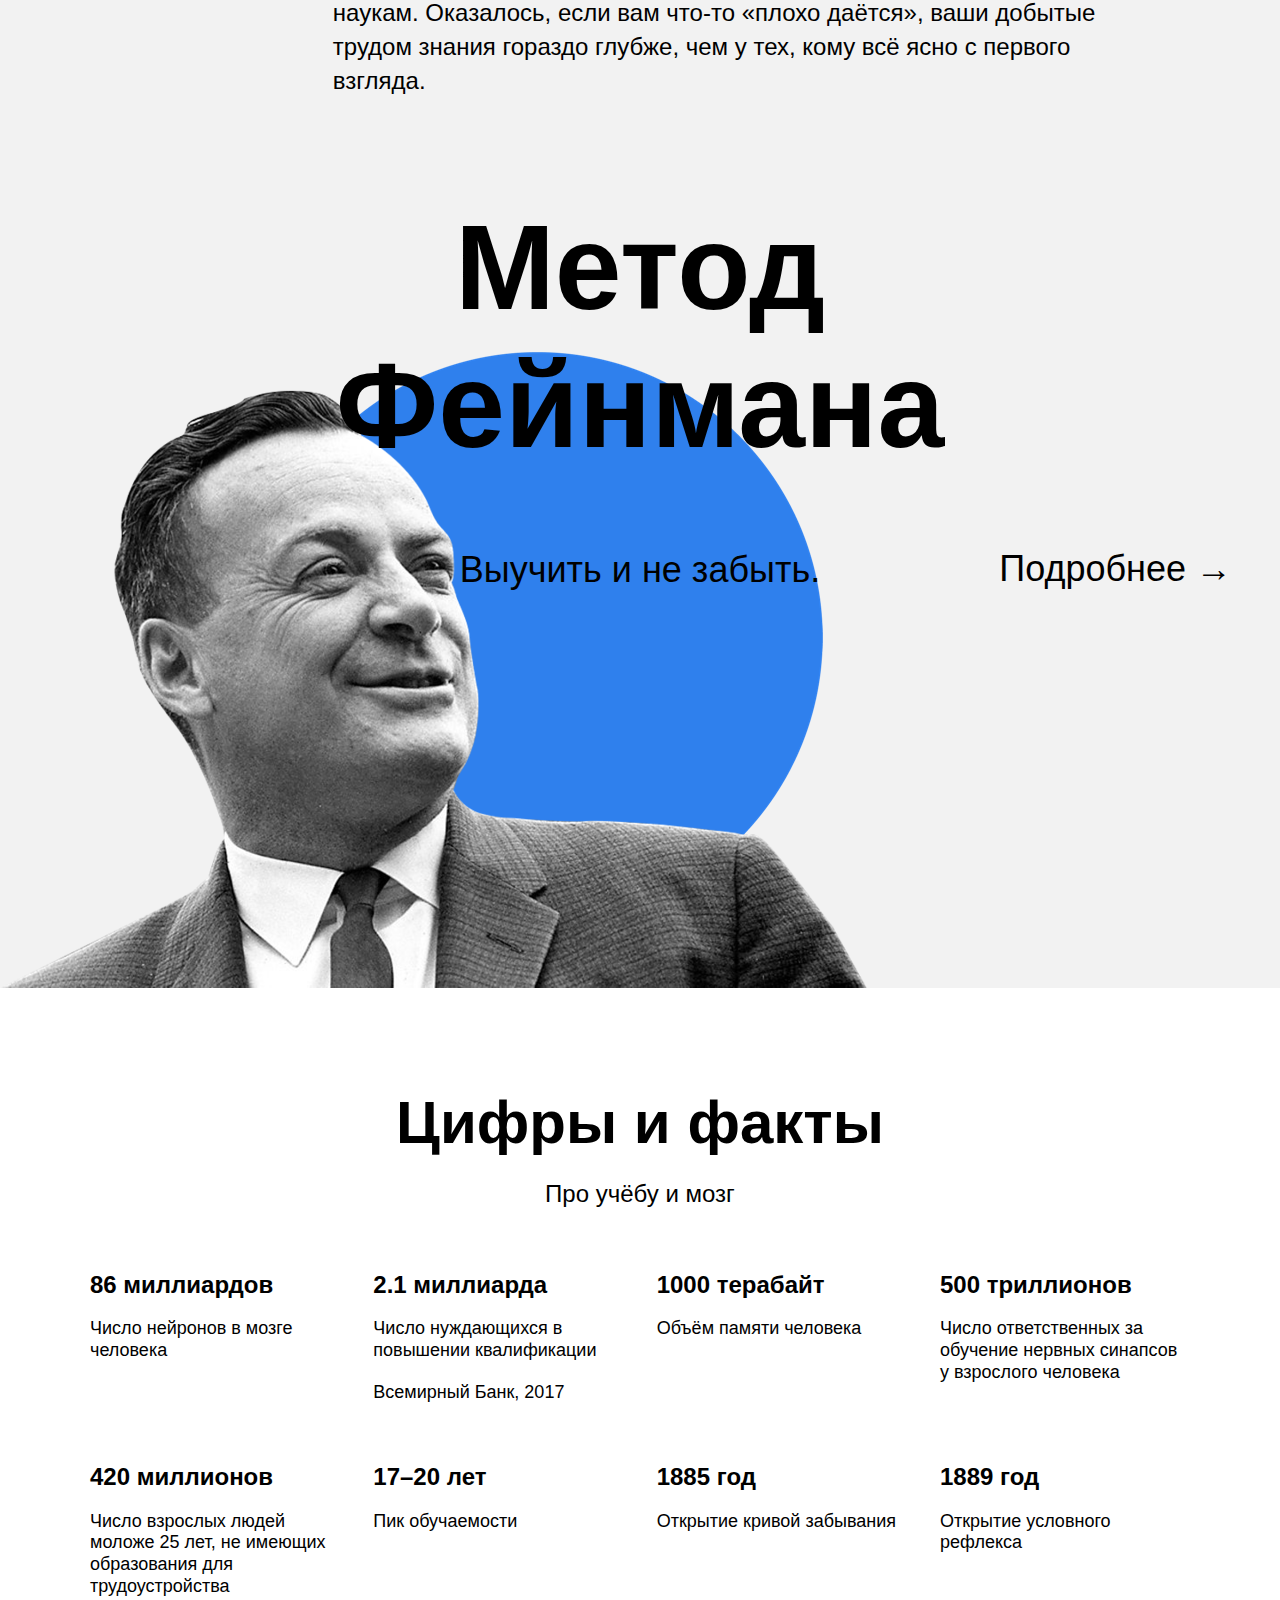
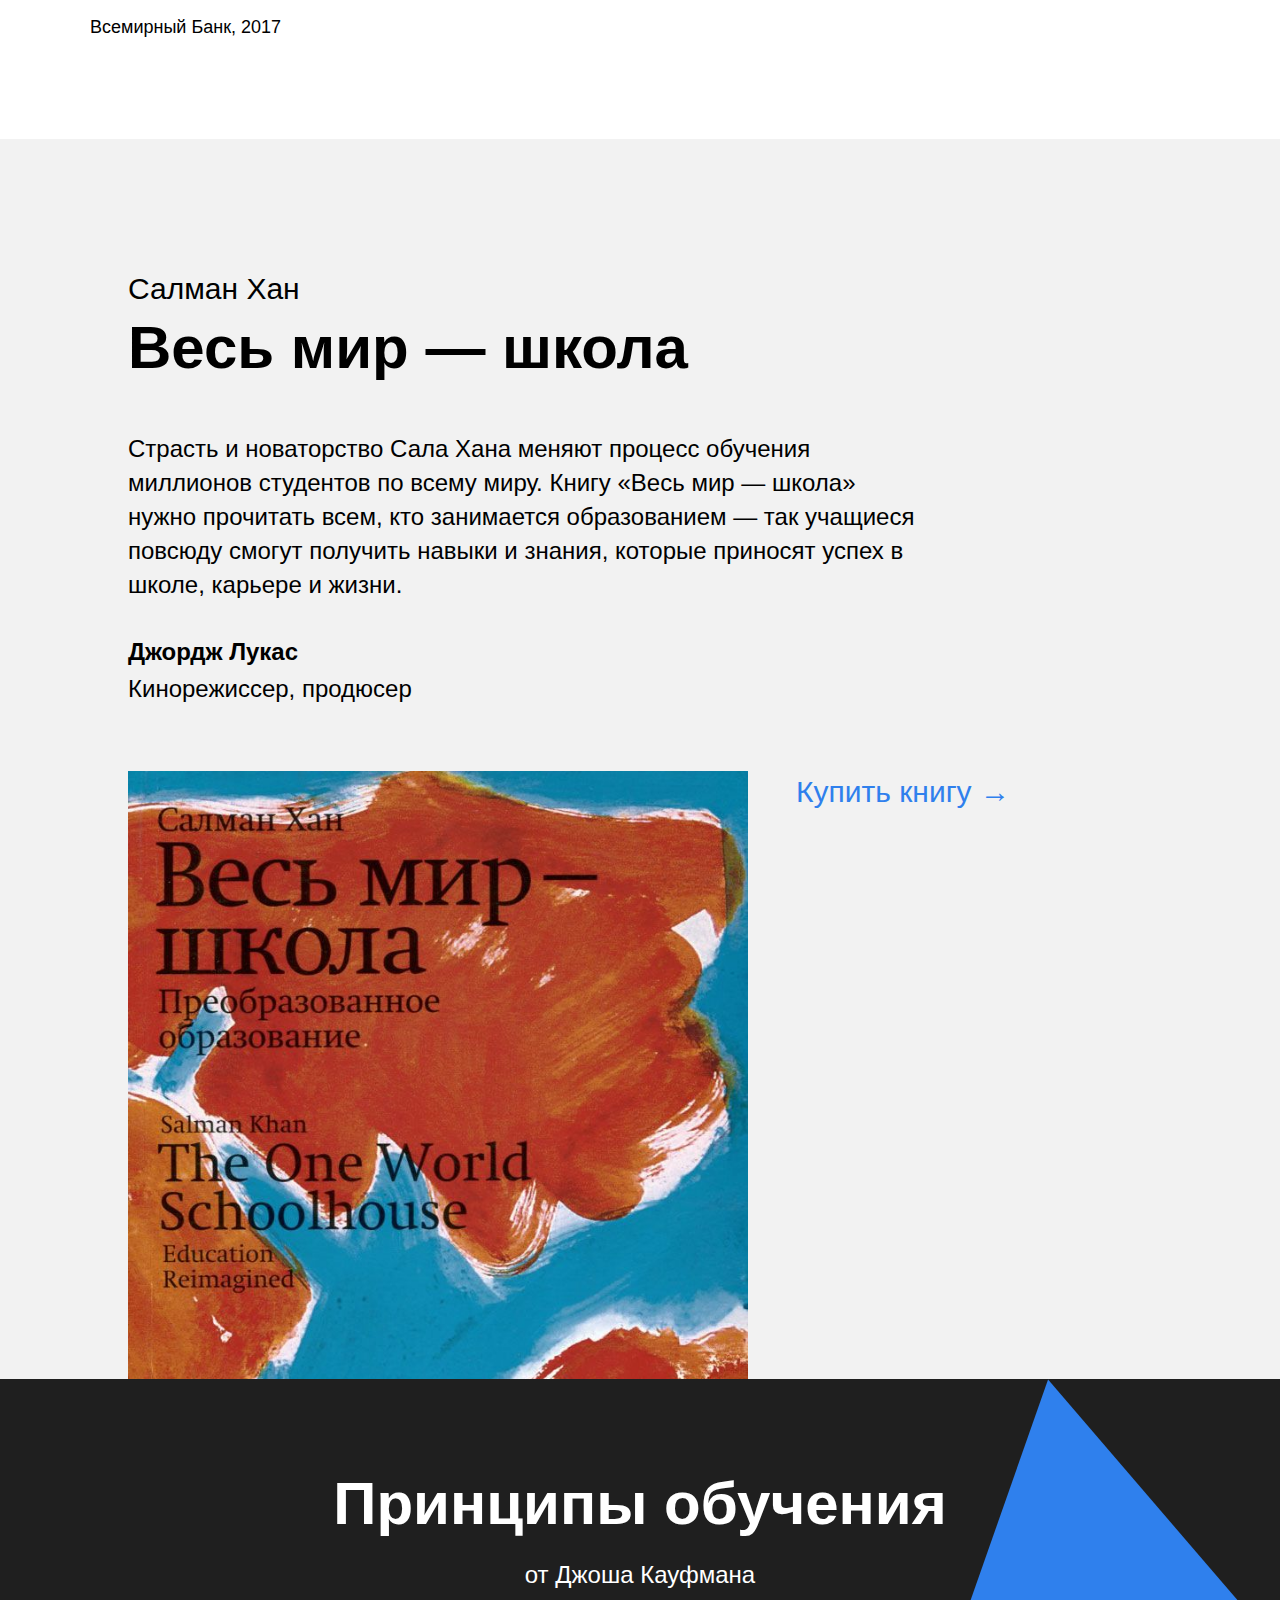
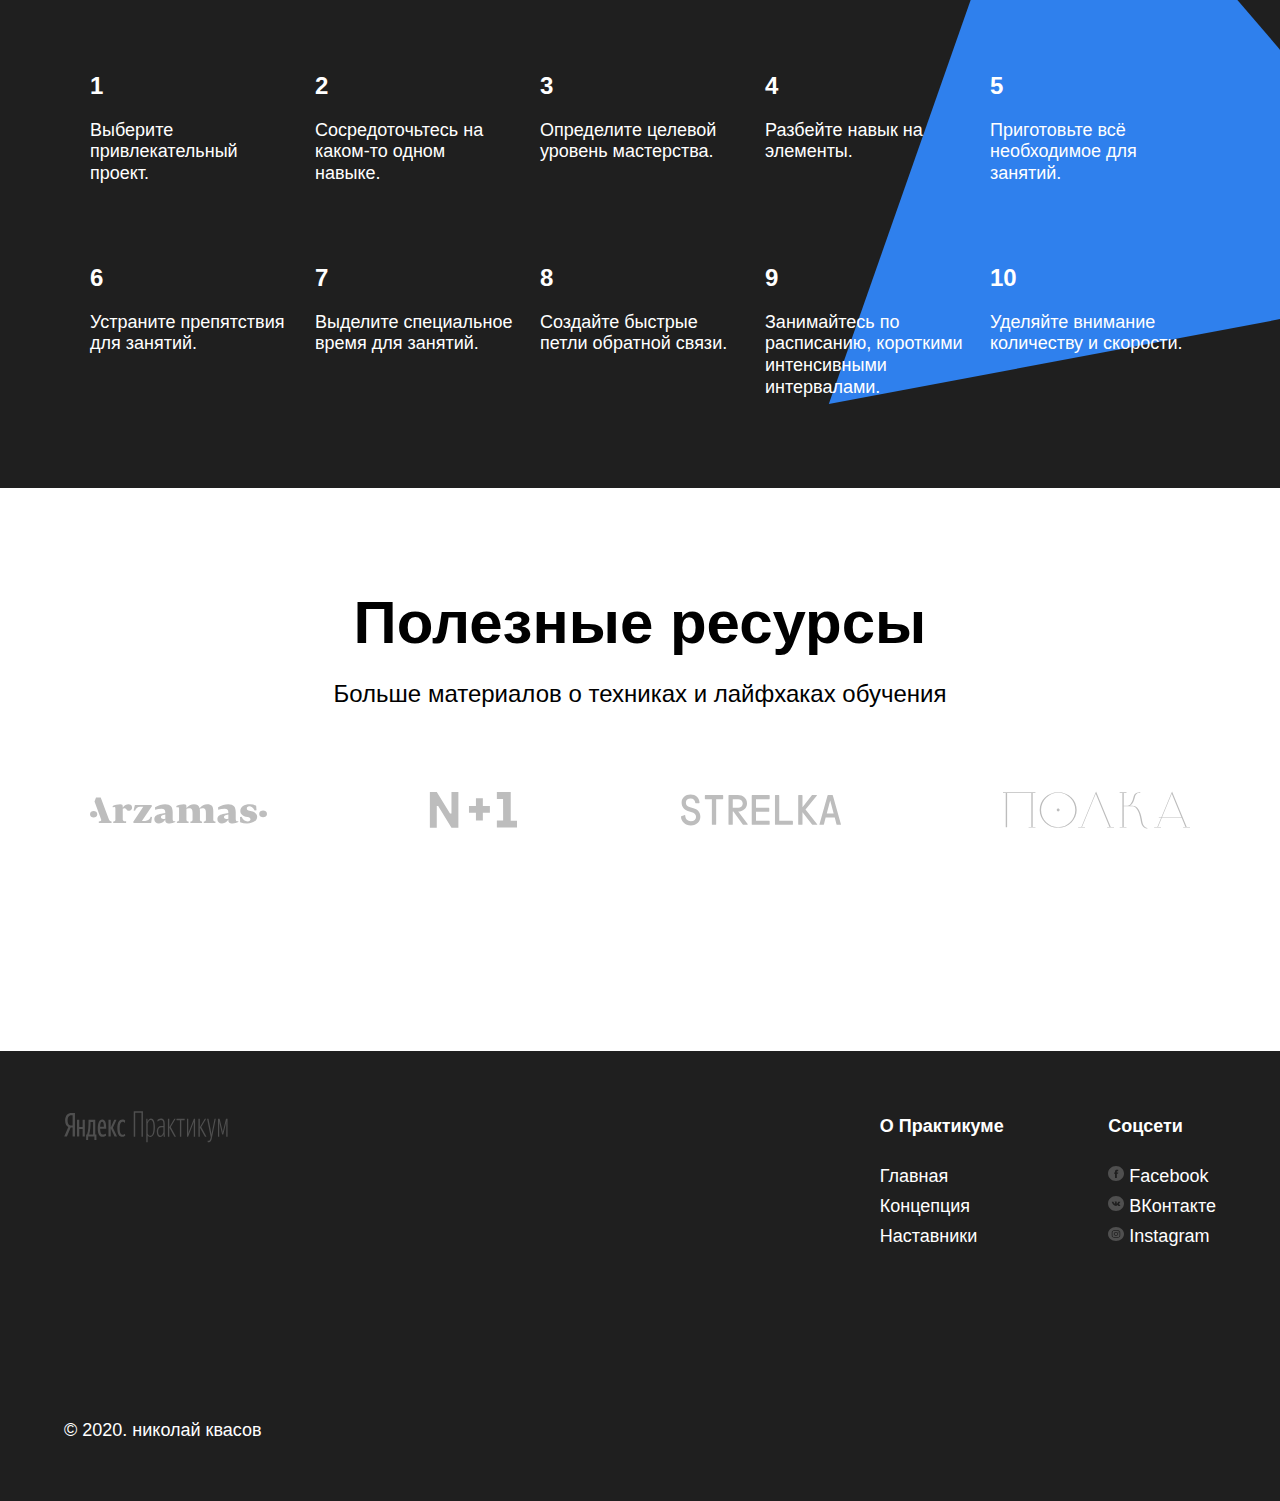
==== commit 47577d91: "sprint2 footer" ====
--- a/index.html
+++ b/index.html
@@ -202,8 +202,20 @@
             <p class="table__text table__text_theme_dark">Уделяйте внимание количеству и скорости.</p>
           </div>
         </div>
-        <div class="kaufman__triangle"></div>
-      </section>
+        <div class="kaufman__triangle rotation"></div>
+      </section>
+
+      <section class="resources">
+        <h1 class="section-title">Полезные ресурсы</h1>
+        <p class="section-subtitle">Больше материалов о техниках и лайфхаках обучения</p>
+        <ul class="resources__logo-zone">
+          <li><a class="resources__logo" href="#"><img src="./blocks/resources/__logo/resources-arzamas.svg" alt="resources-arzamas"></a></li>
+          <li><a class="resources__logo" href="#"><img src="./blocks/resources/__logo/resources-n1.svg" alt="resources-n1"></a></li>
+          <li><a class="resources__logo" href="#"><img src="./blocks/resources/__logo/resources-strelka.svg" alt="resources-strelka"></a></li>
+          <li><a class="resources__logo" href="#"><img src="./blocks/resources/__logo/resources-polka.svg" alt=" resources-polka"></a></li>
+        </ul>
+      </section>
+
     </main>
     <footer class="footer">
       <div class="footer__columns">
--- a/styles/style.css
+++ b/styles/style.css
@@ -254,7 +254,7 @@
   color: black;
 } */
 
-.kaufman {
+/* .kaufman {
   position: relative;
   overflow: hidden;
   background-color: #1f1f1f;
@@ -273,8 +273,7 @@
   background-image: url(../images/kaufman-triangle.svg);
   background-repeat: no-repeat;
   background-size: contain;
-  /* z-index: -1; */
-}
+} */
 
 .footer {
   display: flex;
--- a/pages/index.css
+++ b/pages/index.css
@@ -13,3 +13,6 @@
 @import url(../blocks/digits/digits.css);
 @import url(../blocks/table/table.css);
 @import url(../blocks/khan/khan.css);
+@import url(../blocks/kaufman/kaufman.css);
+@import url(../blocks/resources/resources.css);
+@import url(../blocks/footer/footer.css);
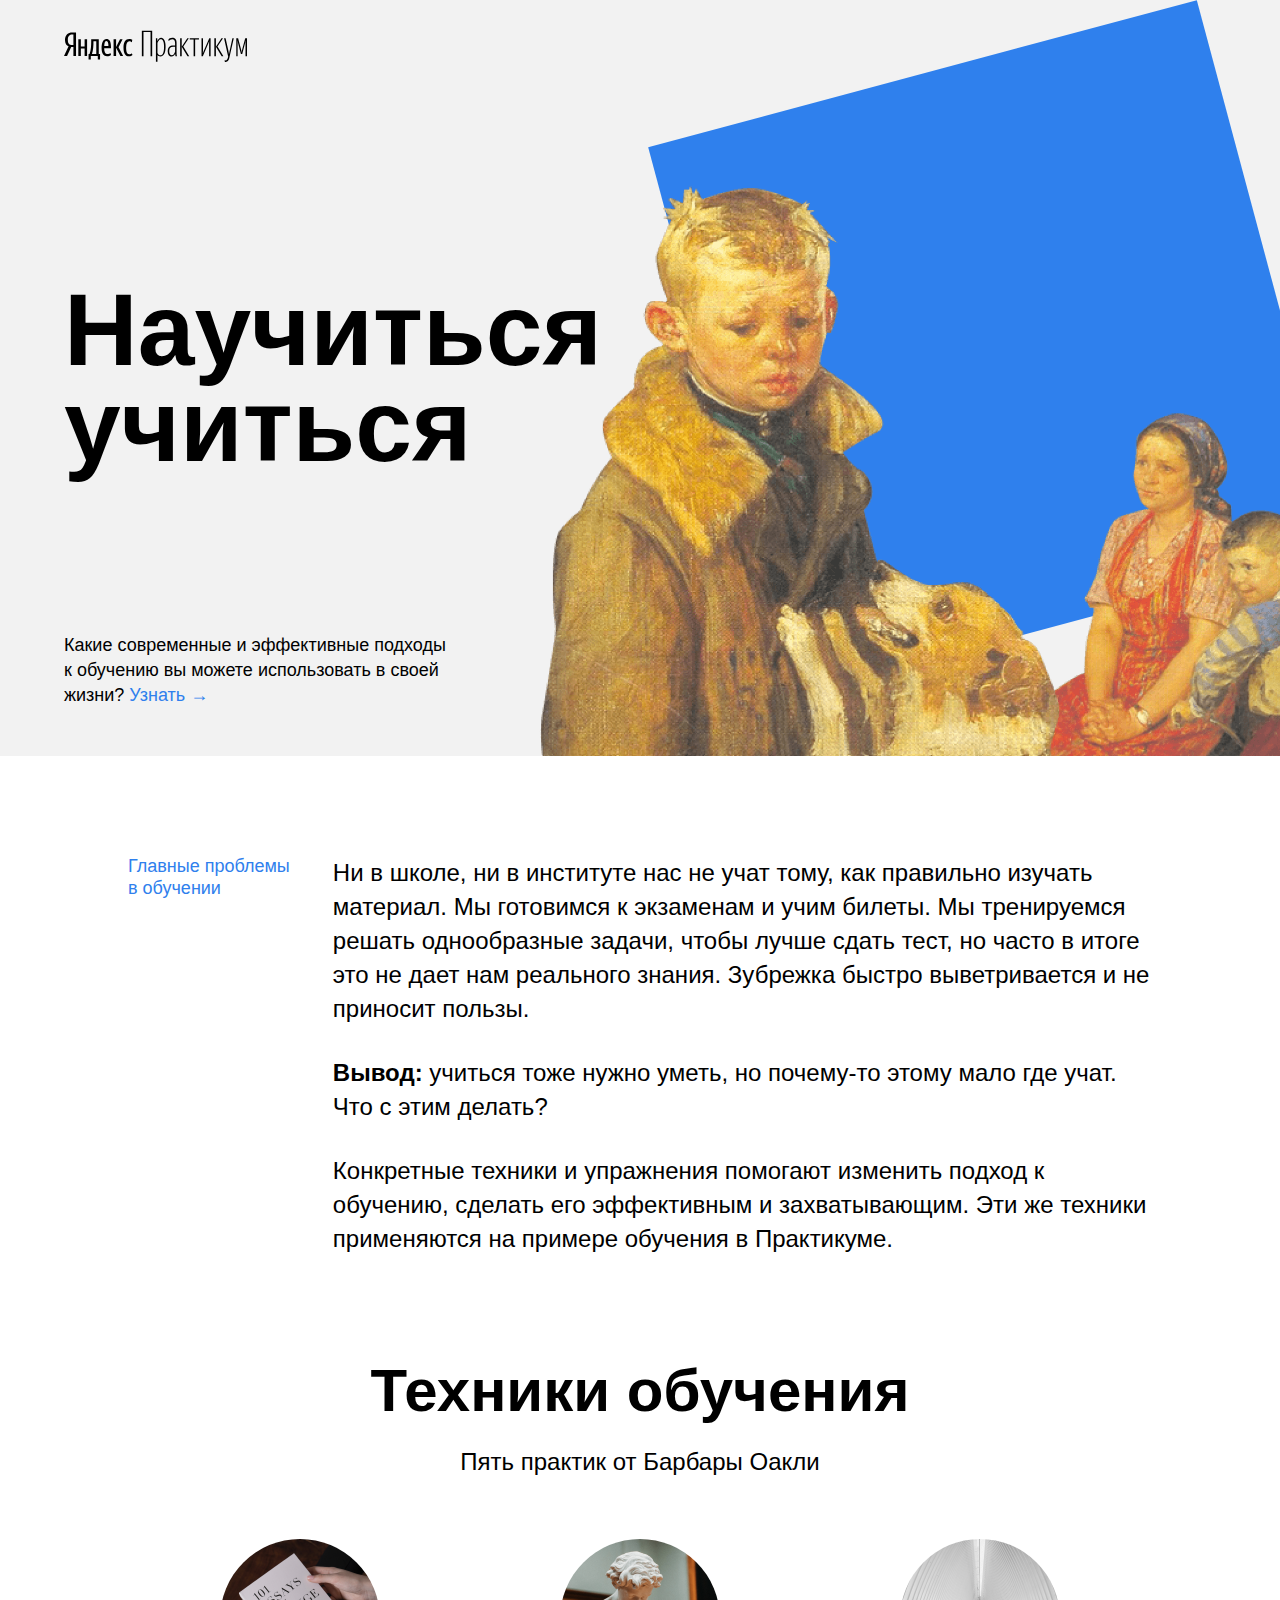
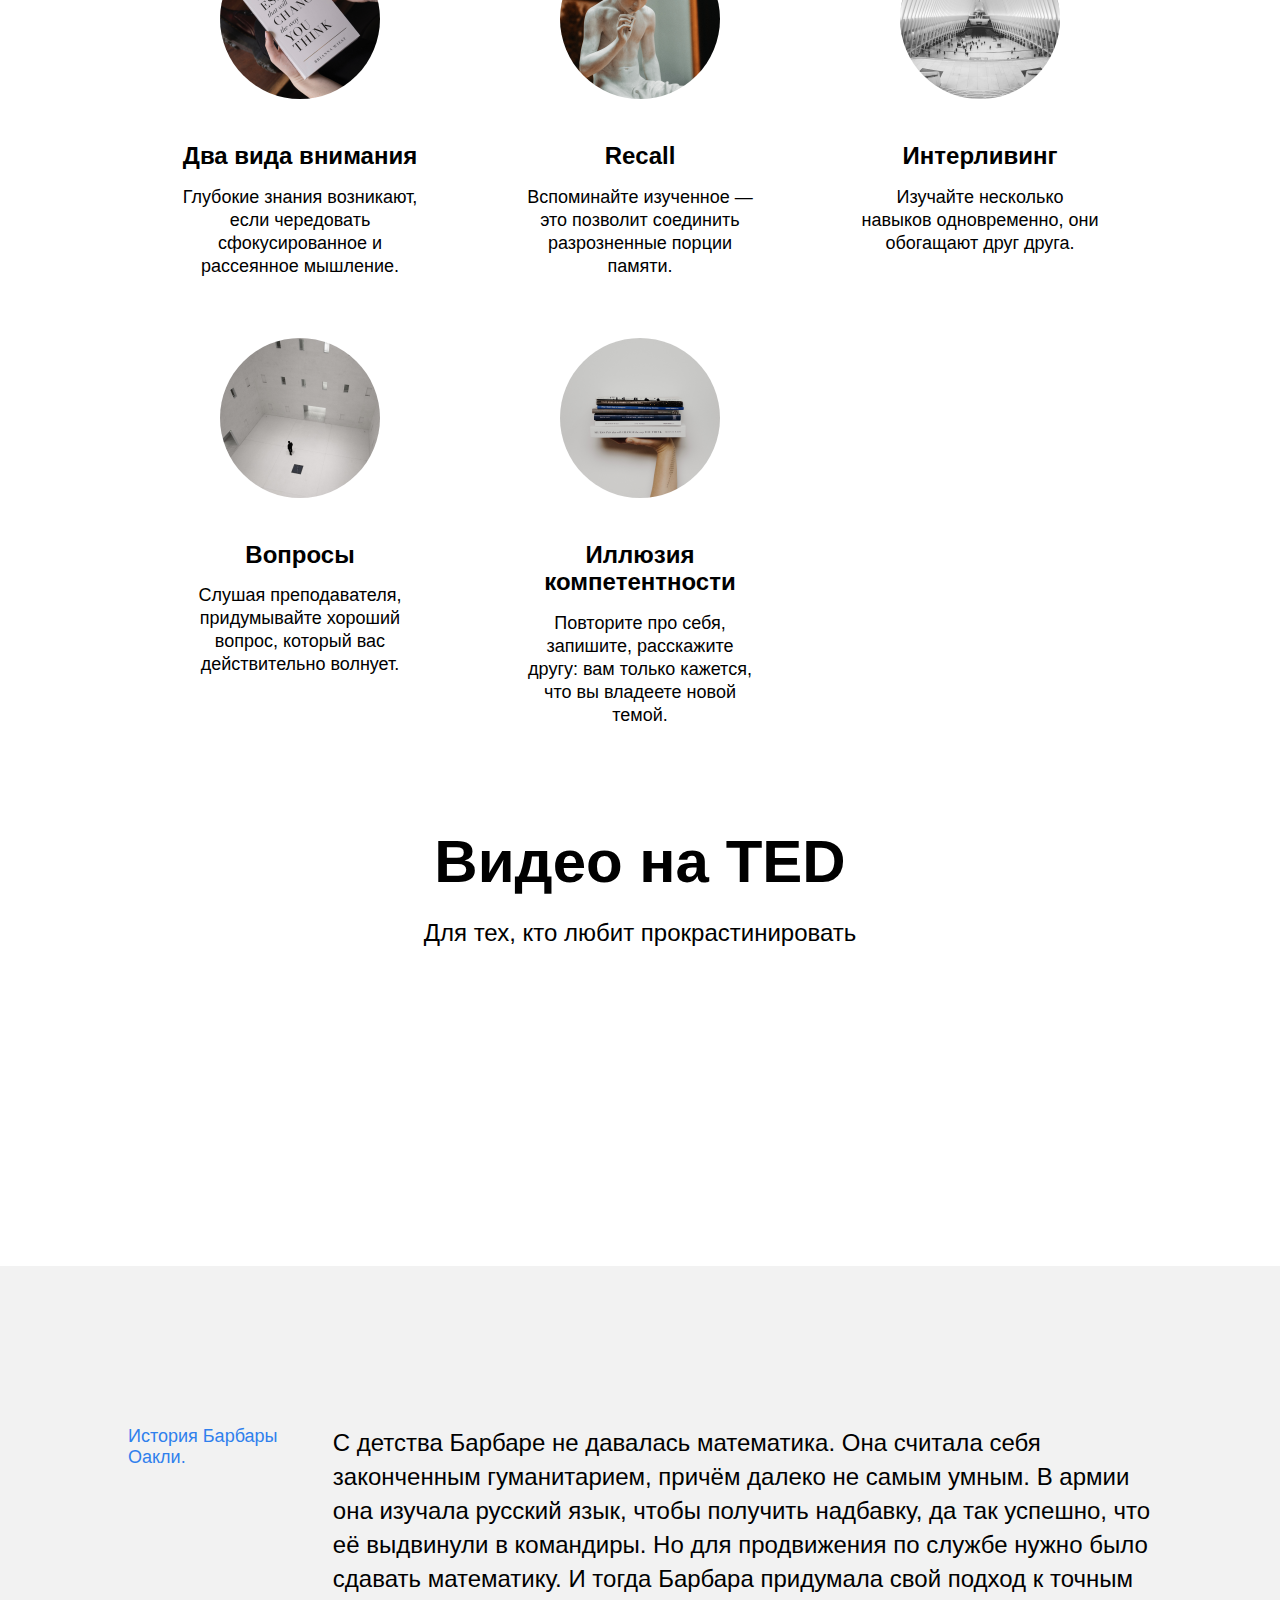
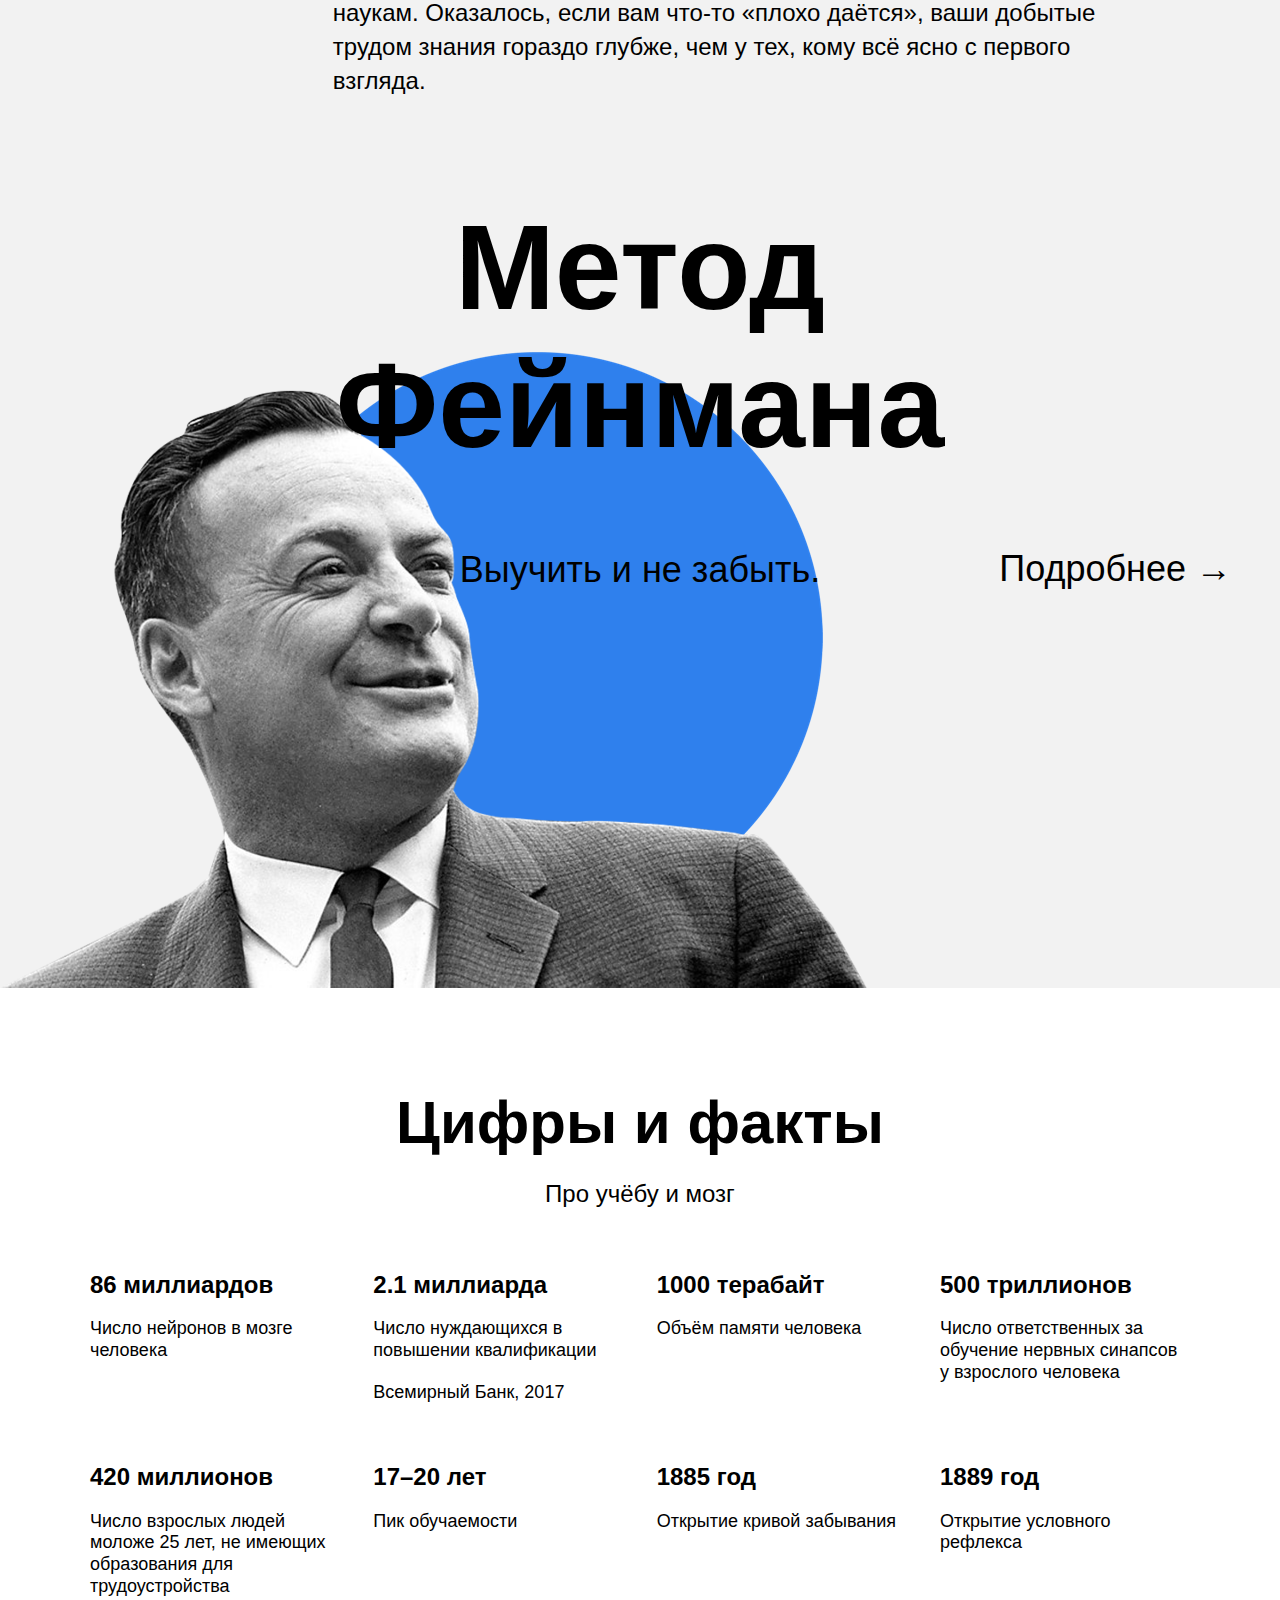
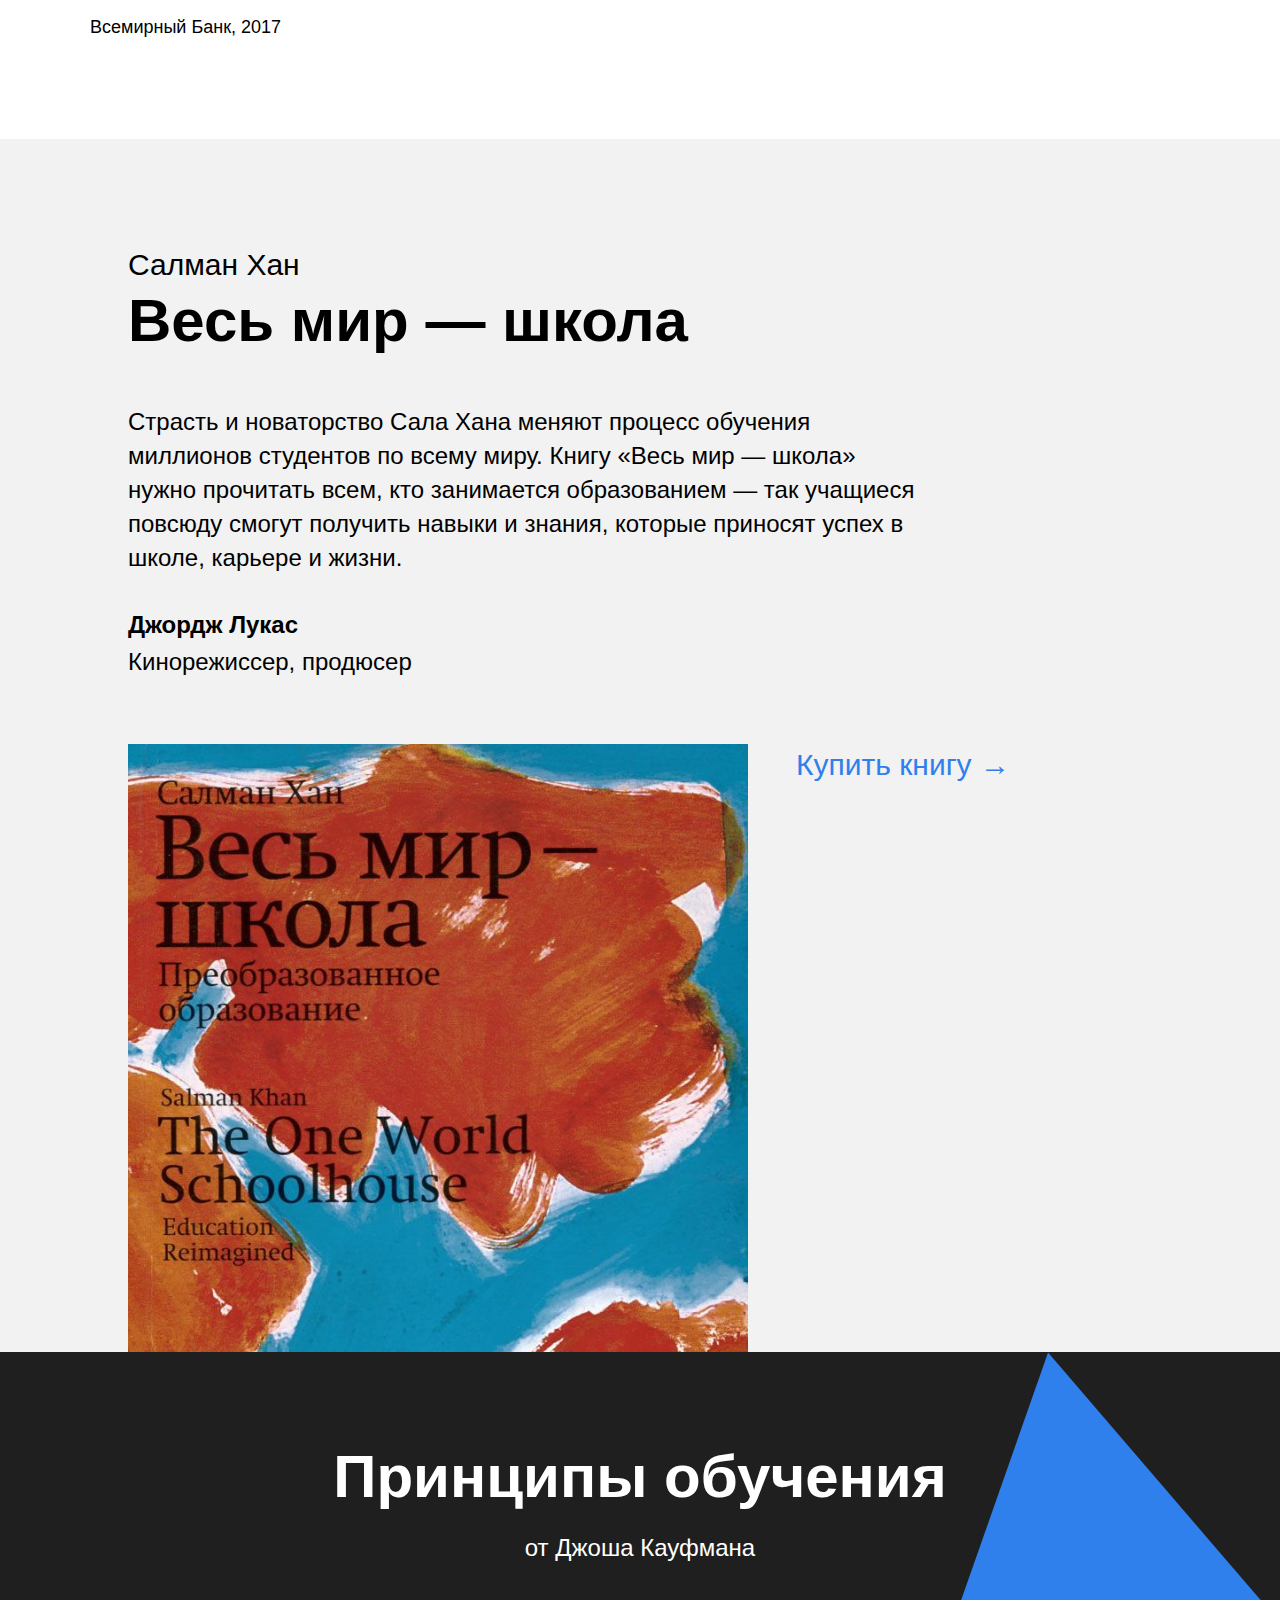
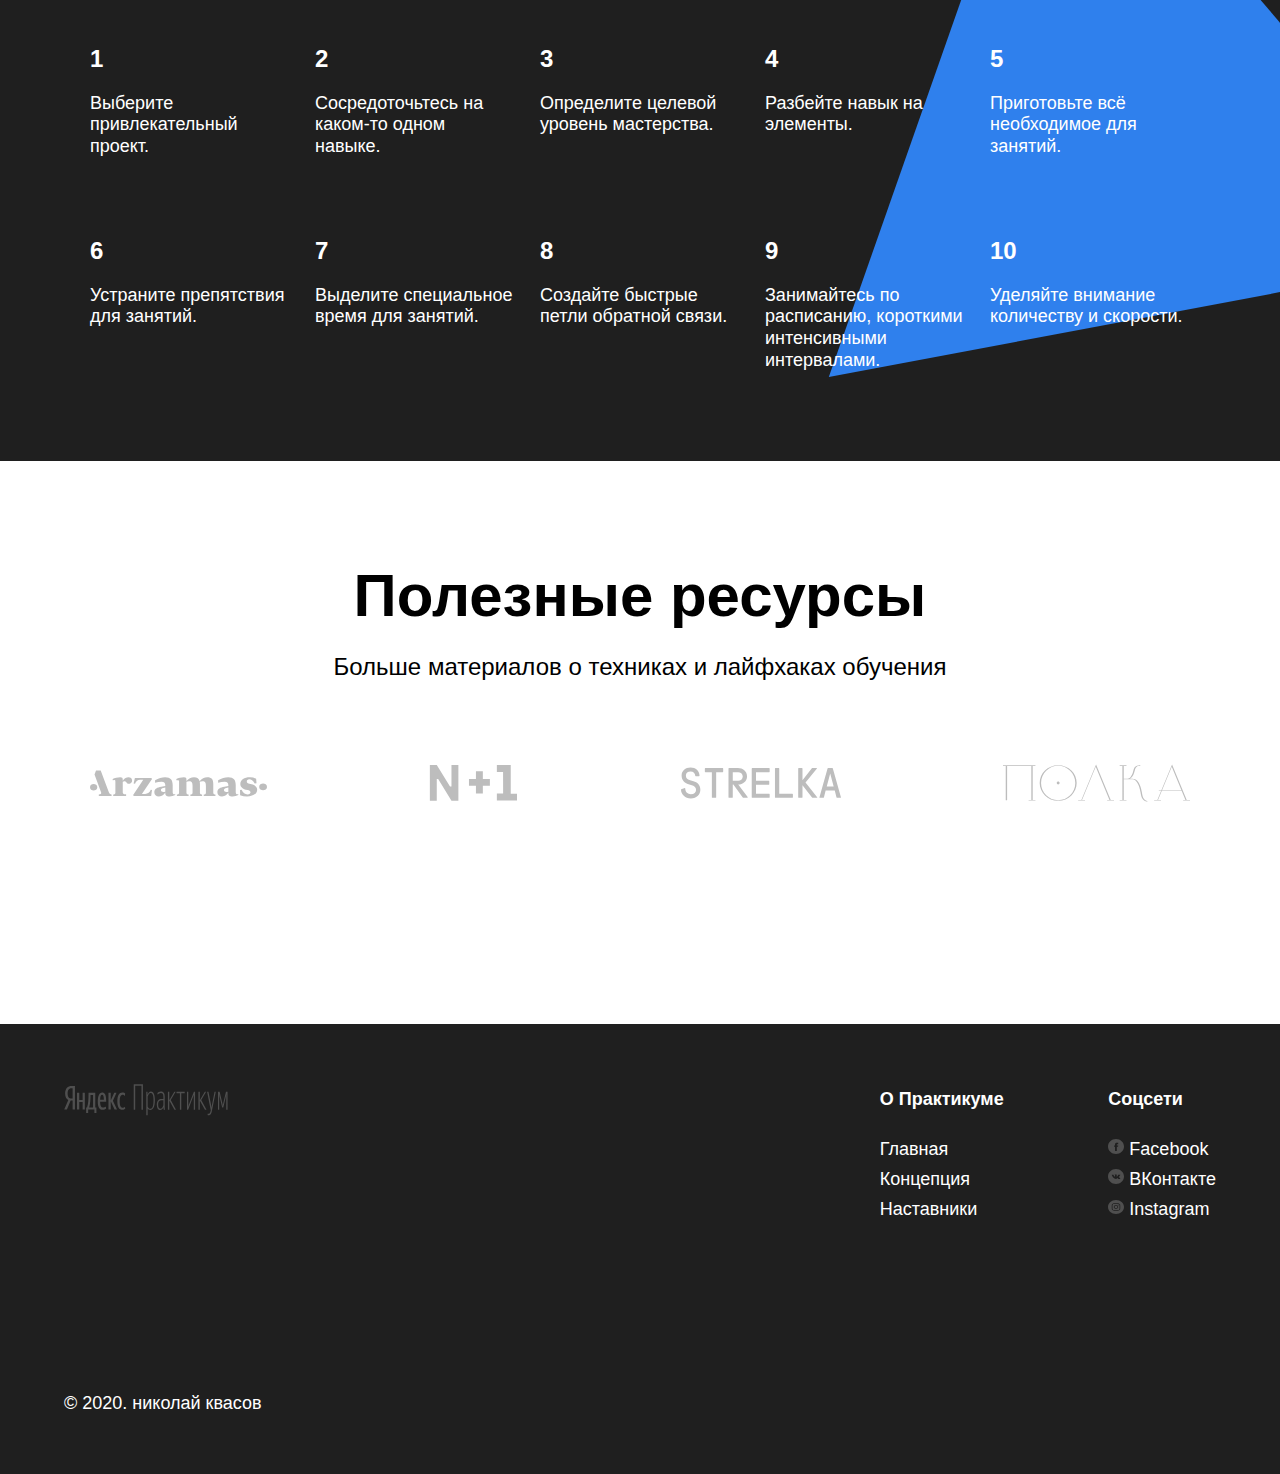
==== commit 04822661: "sprint2 edition v1" ====
--- a/index.html
+++ b/index.html
@@ -3,21 +3,20 @@
 <head>
   <meta charset="UTF-8">
   <meta name="viewport" content="width=device-width, initial-scale=1.0">
-  <link rel="stylesheet" href="./styles/normalize.css">
-  <link rel="stylesheet" href="./styles/style.css">
-  <link rel="stylesheet" href="./pages/index.css">
+  <link rel="stylesheet" href="./index.css">
   <title>Научиться учиться</title>
 </head>
 <body>
   <div class="page">
     <header class="header">
-      <div class="logo logo_place_header"></div>
+      <a href="#" class="logo logo_place_header"></a>
       <h1 class="header__title">Научиться учиться</h1>
       <p class="header__subtitle">Какие современные и эффективные подходы к обучению вы можете использовать в своей жизни? <a class="header__link" href="#">Узнать &rarr;</a> </p>
-      <img class="header__main-illustration" src="./blocks/header/header-image.png" alt="Опять двойка">
+      <img class="header__main-illustration" src="./images/header-image.png" alt="Опять двойка">
       <div class="header__square-pic rotation"></div>
     </header>
     <main class="content">
+
       <section class="description">
         <div class="two-columns">
           <h2 class="two-columns__brief">Главные проблемы в обучении</h2>
@@ -40,31 +39,31 @@
         <p class="section-subtitle">Пять практик от Барбары Оакли</p>
         <div class="cards">
           <div class="cards__item">
-            <img class="cards__image" src="./blocks/cards/__image/cards-attention.png" alt="attention picture">
+            <img class="cards__image" src="./images/cards-attention.png" alt="attention picture">
             <h3 class="cards__title">Два вида внимания</h3>
             <p class="cards__description">Глубокие знания возникают, если чередовать сфокусированное и рассеянное мышление.</p>
           </div>
 
           <div class="cards__item">
-            <img class="cards__image" src="./blocks/cards/__image/cards-recall.png" alt="Recall picture">
+            <img class="cards__image" src="./images/cards-recall.png" alt="Recall picture">
             <h3 class="cards__title">Recall</h3>
             <p class="cards__description">Вспоминайте изученное — это позволит соединить разрозненные порции памяти.</p>
           </div>
 
           <div class="cards__item">
-            <img class="cards__image" src="./blocks/cards/__image/cards-interliving.png" alt="Interliving picture">
+            <img class="cards__image" src="./images/cards-interliving.png" alt="Interliving picture">
             <h3 class="cards__title">Интерливинг</h3>
             <p class="cards__description">Изучайте несколько навыков одновременно, они обогащают друг друга.</p>
           </div>
 
           <div class="cards__item">
-            <img class="cards__image" src="./blocks/cards/__image/cards-question.png" alt="Question picture">
+            <img class="cards__image" src="./images/cards-question.png" alt="Question picture">
             <h3 class="cards__title">Вопросы</h3>
             <p class="cards__description">Слушая преподавателя, придумывайте хороший вопрос, который вас действительно волнует.</p>
           </div>
 
           <div class="cards__item">
-            <img class="cards__image" src="./blocks/cards/__image/cards-competence.png" alt="Competence picture">
+            <img class="cards__image" src="./images/cards-competence.png" alt="Competence picture">
             <h3 class="cards__title">Иллюзия компетентности</h3>
             <p class="cards__description">Повторите про себя, запишите, расскажите другу: вам только кажется, что вы владеете новой темой.</p>
           </div>
@@ -79,9 +78,9 @@
         <h2 class="section-title">Видео нa TED</h2>
         <p class="section-subtitle">Для тех, кто любит прокрастинировать</p>
         <div class="video__iframes">
-          <iframe class="video__iframe" src="https://www.youtube.com/embed/arj7oStGLkU" frameborder="0" allow="accelerometer; autoplay; encrypted-media; gyroscope; picture-in-picture" allowfullscreen></iframe>
-
-          <iframe class="video__iframe" src="https://www.youtube.com/embed/5MgBikgcWnY" frameborder="0" allow="accelerometer; autoplay; encrypted-media; gyroscope; picture-in-picture" allowfullscreen></iframe>
+          <iframe class="video__iframe" src="https://www.youtube.com/embed/arj7oStGLkU" allow="accelerometer; autoplay; encrypted-media; gyroscope; picture-in-picture" allowfullscreen></iframe>
+
+          <iframe class="video__iframe" src="https://www.youtube.com/embed/5MgBikgcWnY" allow="accelerometer; autoplay; encrypted-media; gyroscope; picture-in-picture" allowfullscreen></iframe>
         </div>
       </section>
 
@@ -145,13 +144,14 @@
 
       <section class="khan">
         <div class="khan__container">
-          <h1 class="khan__title"><span class="khan__author">Салман Хан</span><br>Весь мир — школа</h1>
+          <p class="khan__author">Салман Хан</p>
+          <h2 class="khan__title">Весь мир — школа</h2>
           <blockquote class="khan__quote">Страсть и новаторство Сала Хана меняют процесс обучения миллионов студентов по всему миру. Книгу «Весь мир — школа» нужно прочитать всем, кто занимается образованием — так учащиеся повсюду смогут получить навыки и знания, которые приносят успех в школе, карьере и жизни.
           </blockquote>
           <p class="khan__quote-author">Джордж Лукас</p>
           <p class="khan__quote-author-subline">Кинорежиссер, продюсер</p>
           <div class="khan__book-container">
-            <img class="khan__book-pic" src="./blocks/khan/__book-pic/khan-book.jpg" alt="Khan book picture">
+            <img class="khan__book-pic" src="./images/khan-book.jpg" alt="Khan book picture">
             <a href="#" class="khan__buy-link">Купить книгу &rarr;</a>
           </div>
         </div>
@@ -206,13 +206,13 @@
       </section>
 
       <section class="resources">
-        <h1 class="section-title">Полезные ресурсы</h1>
+        <h2 class="section-title">Полезные ресурсы</h2>
         <p class="section-subtitle">Больше материалов о техниках и лайфхаках обучения</p>
         <ul class="resources__logo-zone">
-          <li><a class="resources__logo" href="#"><img src="./blocks/resources/__logo/resources-arzamas.svg" alt="resources-arzamas"></a></li>
-          <li><a class="resources__logo" href="#"><img src="./blocks/resources/__logo/resources-n1.svg" alt="resources-n1"></a></li>
-          <li><a class="resources__logo" href="#"><img src="./blocks/resources/__logo/resources-strelka.svg" alt="resources-strelka"></a></li>
-          <li><a class="resources__logo" href="#"><img src="./blocks/resources/__logo/resources-polka.svg" alt=" resources-polka"></a></li>
+          <li><a class="resources__logo" href="#"><img src="./images/resources-arzamas.svg" alt="resources-arzamas"></a></li>
+          <li><a class="resources__logo" href="#"><img src="./images/resources-n1.svg" alt="resources-n1"></a></li>
+          <li><a class="resources__logo" href="#"><img src="./images/resources-strelka.svg" alt="resources-strelka"></a></li>
+          <li><a class="resources__logo" href="#"><img src="./images/resources-polka.svg" alt=" resources-polka"></a></li>
         </ul>
       </section>
 
@@ -220,7 +220,7 @@
     <footer class="footer">
       <div class="footer__columns">
         <div class="footer__column footer__column_content_copyright">
-          <div class="logo logo_place_footer"></div>
+          <a href="#" class="logo logo_place_footer"></a>
           <p class="footer__author">&#169; 2020. николай квасов</p>
         </div>
         <nav class="footer__column footer__column_content_info">
--- a/index.css
+++ b/index.css
@@ -0,0 +1,20 @@
+@import url(./vendor/normalize.css);
+@import url(./blocks/page/page.css);
+@import url(./blocks/header/header.css);
+@import url(./blocks/logo/logo.css);
+@import url(./blocks/rotation/rotation.css);
+@import url(./blocks/two-columns/two-columns.css);
+@import url(./blocks/description/description.css);
+@import url(./blocks/techniques/techniques.css);
+@import url(./blocks/cards/cards.css);
+@import url(./blocks/section-title/section-title.css);
+@import url(./blocks/section-subtitle/section-subtitle.css);
+@import url(./blocks/video/video.css);
+@import url(./blocks/oakley/oakley.css);
+@import url(./blocks/feinman/feinman.css);
+@import url(./blocks/digits/digits.css);
+@import url(./blocks/table/table.css);
+@import url(./blocks/khan/khan.css);
+@import url(./blocks/kaufman/kaufman.css);
+@import url(./blocks/resources/resources.css);
+@import url(./blocks/footer/footer.css);
